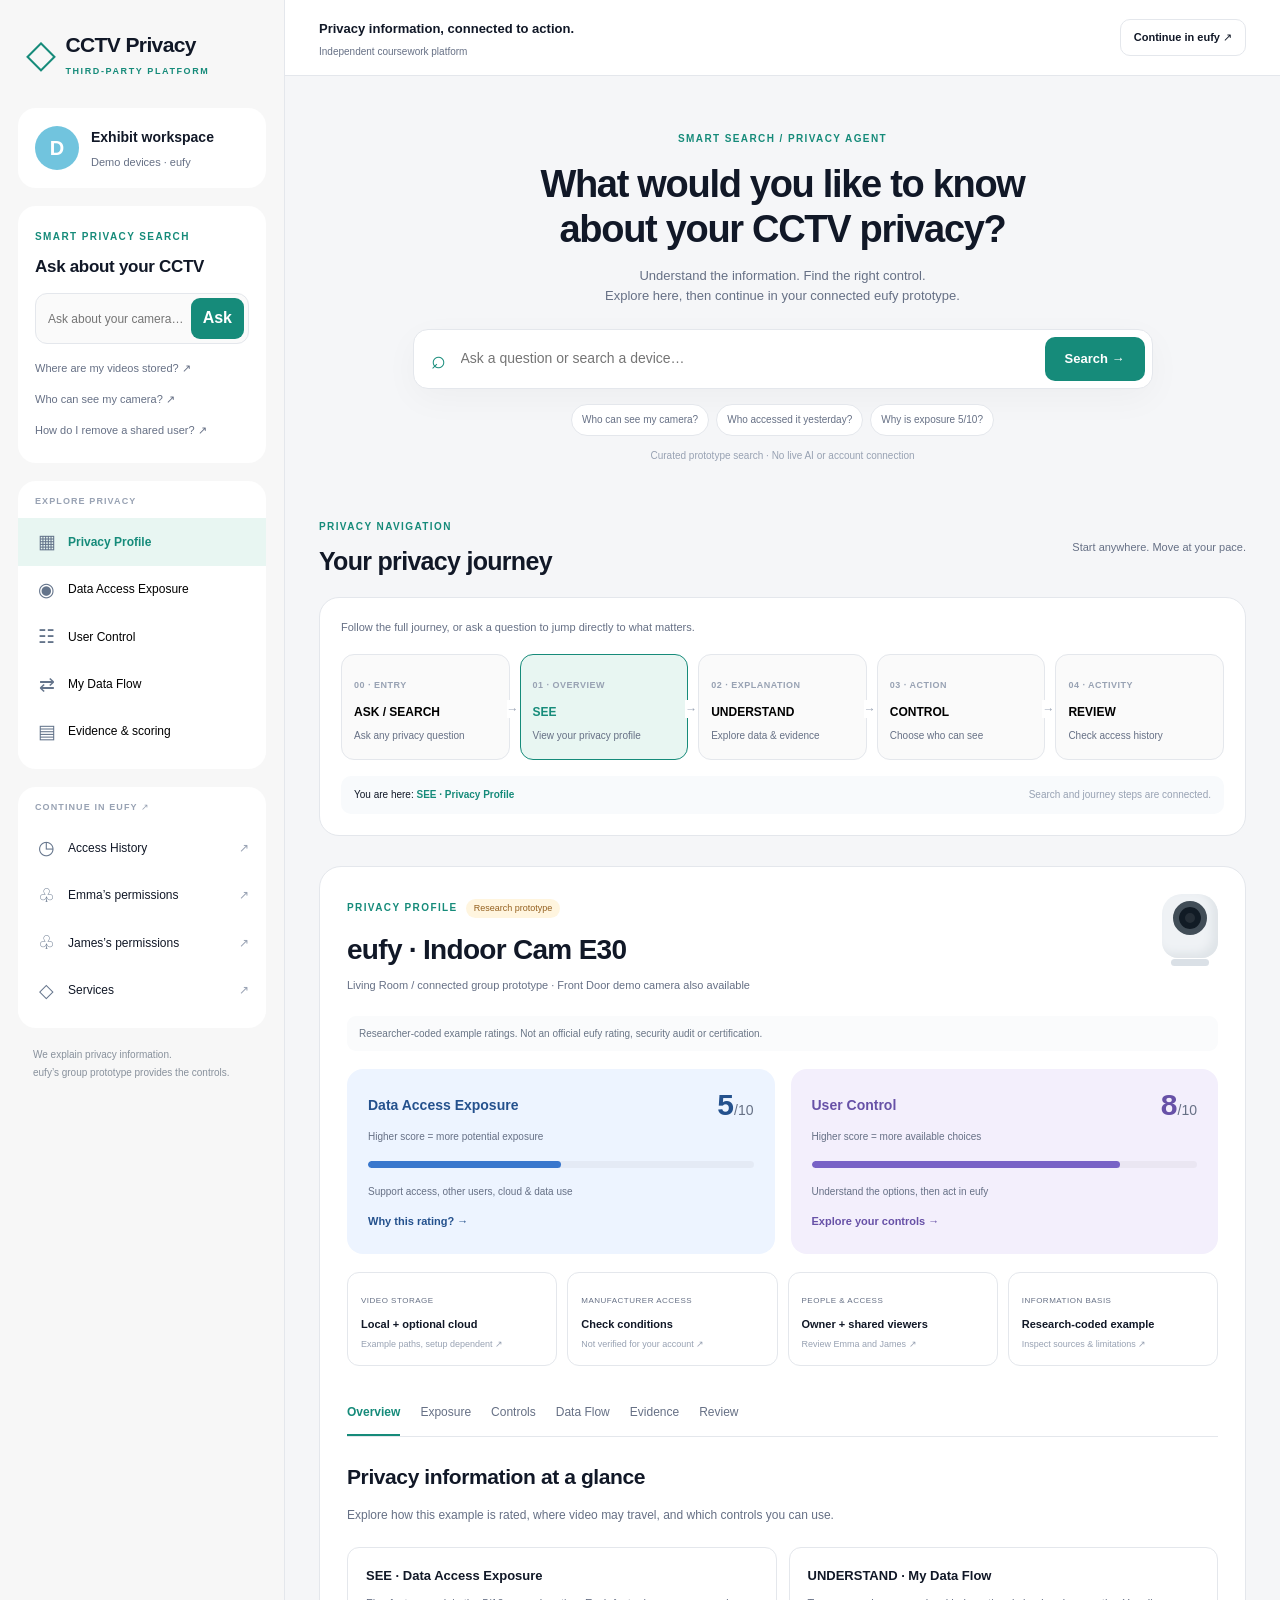
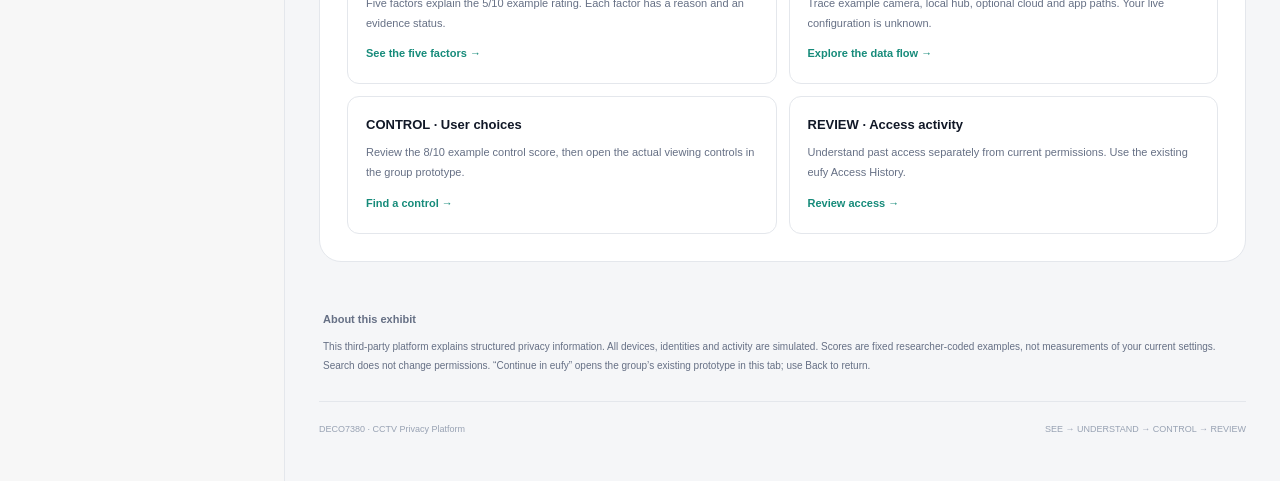
==== index.html @ 3713378a "Add independent CCTV privacy search platform connected to existing eufy routes" ====
<!doctype html>
<html lang="en"><head><meta charset="utf-8"><meta name="viewport" content="width=device-width,initial-scale=1"><meta name="theme-color" content="#168b7a"><title>CCTV Privacy Platform · Smart Search</title><link rel="stylesheet" href="privacy/style.css"><script type="module" src="privacy/app.js"></script></head>
<body><div class="app-shell">
<aside class="drawer" aria-label="Platform sidebar">
<a class="platform-brand" href="./"><span class="brand-symbol" aria-hidden="true">◇</span><span>CCTV Privacy<small>THIRD-PARTY PLATFORM</small></span></a>
<div class="account-card"><span class="avatar">D</span><div><strong>Exhibit workspace</strong><small>Demo devices · eufy</small></div></div>
<section class="agent-box"><span class="eyebrow">SMART PRIVACY SEARCH</span><h2>Ask about your CCTV</h2><form class="drawer-search" id="side-search" role="search"><label class="sr-only" for="side-question">Search from sidebar</label><input id="side-question" placeholder="Ask about your camera…" maxlength="300" required><button>Ask</button></form><button class="quick-question" data-query="Where are my videos stored?">Where are my videos stored? ↗</button><button class="quick-question" data-query="Who can see my camera?">Who can see my camera? ↗</button><button class="quick-question" data-query="How do I stop Emma seeing my camera?">How do I remove a shared user? ↗</button></section>
<nav class="menu-group" aria-label="Third-party information"><span class="menu-label">EXPLORE PRIVACY</span><button class="menu-item" data-view="profile"><span aria-hidden="true">▦</span>Privacy Profile</button><button class="menu-item" data-view="exposure"><span aria-hidden="true">◉</span>Data Access Exposure</button><button class="menu-item" data-view="controls"><span aria-hidden="true">☷</span>User Control</button><button class="menu-item" data-view="flow"><span aria-hidden="true">⇄</span>My Data Flow</button><button class="menu-item" data-view="evidence"><span aria-hidden="true">▤</span>Evidence & scoring</button></nav>
<nav class="menu-group" aria-label="Connected eufy actions"><span class="menu-label">CONTINUE IN EUFY ↗</span><a class="menu-item" href="prototype/#events/access"><span aria-hidden="true">◷</span>Access History <b>↗</b></a><a class="menu-item" href="prototype/#events/permissions/emma"><span aria-hidden="true">♧</span>Emma’s permissions <b>↗</b></a><a class="menu-item" href="prototype/#events/permissions/james"><span aria-hidden="true">♧</span>James’s permissions <b>↗</b></a><a class="menu-item" href="prototype/#services"><span aria-hidden="true">◇</span>Services <b>↗</b></a></nav>
<p class="sidebar-note">We explain privacy information.<br>eufy’s group prototype provides the controls.</p>
</aside>
<div class="main"><header class="topbar"><div><strong>Privacy information, connected to action.</strong><span>Independent coursework platform</span></div><a href="prototype/#home" class="outline-link">Continue in eufy ↗</a></header>
<main class="page">
<section class="search-hero"><span class="eyebrow">SMART SEARCH / PRIVACY AGENT</span><h1>What would you like to know<br>about your CCTV privacy?</h1><p>Understand the information. Find the right control.<br>Explore here, then continue in your connected eufy prototype.</p><form id="search-form" class="main-search" role="search"><span aria-hidden="true">⌕</span><label class="sr-only" for="question">Ask about your CCTV privacy</label><input id="question" type="search" name="q" maxlength="300" placeholder="Ask a question or search a device…" required><button>Search →</button></form><div class="suggestions"><button data-query="Who can see my camera?">Who can see my camera?</button><button data-query="Who accessed my camera yesterday?">Who accessed it yesterday?</button><button data-query="Why is Data Access Exposure 5/10?">Why is exposure 5/10?</button></div><p class="search-note">Curated prototype search · No live AI or account connection</p></section>
<section id="result" class="agent-response" aria-labelledby="result-title" aria-live="polite" hidden></section>
<section class="section" aria-labelledby="journey-title"><div class="section-heading"><div><span class="eyebrow">PRIVACY NAVIGATION</span><h2 id="journey-title">Your privacy journey</h2></div><span class="muted">Start anywhere. Move at your pace.</span></div><div class="journey-box"><p>Follow the full journey, or ask a question to jump directly to what matters.</p><nav class="journey" aria-label="Privacy journey"><button data-stage="ASK"><small>00 · ENTRY</small><strong>ASK / SEARCH</strong><span>Ask any privacy question</span></button><button data-stage="SEE"><small>01 · OVERVIEW</small><strong>SEE</strong><span>View your privacy profile</span></button><button data-stage="UNDERSTAND"><small>02 · EXPLANATION</small><strong>UNDERSTAND</strong><span>Explore data & evidence</span></button><button data-stage="CONTROL"><small>03 · ACTION</small><strong>CONTROL</strong><span>Choose who can see</span></button><button data-stage="REVIEW"><small>04 · ACTIVITY</small><strong>REVIEW</strong><span>Check access history</span></button></nav><div class="current-location">You are here: <strong id="current-stage">SEE · Privacy Profile</strong><span>Search and journey steps are connected.</span></div></div></section>
<section class="section profile-card" aria-labelledby="profile-title"><div class="profile-header"><div><span class="eyebrow">PRIVACY PROFILE</span><span class="evidence-tag">Research prototype</span><h2 id="profile-title">eufy · Indoor Cam E30</h2><p class="muted">Living Room / connected group prototype · Front Door demo camera also available</p></div><span class="camera-icon" aria-hidden="true"><span></span></span></div>
<div class="profile-note">Researcher-coded example ratings. Not an official eufy rating, security audit or certification.</div>
<div class="score-grid"><button class="score-card exposure" data-view="exposure"><div class="score-top"><strong>Data Access Exposure</strong><span>5<small>/10</small></span></div><p>Higher score = more potential exposure</p><div class="score-bar"><span style="width:50%"></span></div><p>Support access, other users, cloud & data use</p><b>Why this rating? →</b></button><button class="score-card control" data-view="controls"><div class="score-top"><strong>User Control</strong><span>8<small>/10</small></span></div><p>Higher score = more available choices</p><div class="score-bar"><span style="width:80%"></span></div><p>Understand the options, then act in eufy</p><b>Explore your controls →</b></button></div>
<div class="fact-grid"><button data-view="flow"><small>VIDEO STORAGE</small><strong>Local + optional cloud</strong><span>Example paths, setup dependent ↗</span></button><button data-query="Can eufy support see my videos?"><small>MANUFACTURER ACCESS</small><strong>Check conditions</strong><span>Not verified for your account ↗</span></button><button data-query="Who can see my camera?"><small>PEOPLE & ACCESS</small><strong>Owner + shared viewers</strong><span>Review Emma and James ↗</span></button><button data-view="evidence"><small>INFORMATION BASIS</small><strong>Research-coded example</strong><span>Inspect sources & limitations ↗</span></button></div>
<nav class="view-tabs" aria-label="Profile details"><button data-view="profile">Overview</button><button data-view="exposure">Exposure</button><button data-view="controls">Controls</button><button data-view="flow">Data Flow</button><button data-view="evidence">Evidence</button><button data-view="review">Review</button></nav><section id="detail" aria-labelledby="detail-title"></section>
</section><aside class="disclosure"><strong>About this exhibit</strong><p>This third-party platform explains structured privacy information. All devices, identities and activity are simulated. Scores are fixed researcher-coded examples, not measurements of your current settings. Search does not change permissions. “Continue in eufy” opens the group’s existing prototype in this tab; use Back to return.</p></aside><footer>DECO7380 · CCTV Privacy Platform<span>SEE → UNDERSTAND → CONTROL → REVIEW</span></footer>
</main></div></div><noscript><p>Enable JavaScript for search. <a href="prototype/#events/access">Continue in eufy · Access History</a></p></noscript></body></html>
---- privacy/style.css ----
:root{--bg:#f5f6f8;--green:#168b7a;--green-light:#e8f6f2;--text:#111827;--soft:#667085;--border:#e4e7ec;font-family:Inter,-apple-system,BlinkMacSystemFont,"Segoe UI",Arial,sans-serif;color:var(--text);background:var(--bg);line-height:1.55;font-synthesis:none}*{box-sizing:border-box}body{margin:0}a{color:inherit;text-decoration:none}button,input{font:inherit}button{cursor:pointer}button,a{touch-action:manipulation}button:focus-visible,a:focus-visible,input:focus-visible{outline:3px solid #168b7a;outline-offset:3px}button:hover,a:hover{filter:brightness(.97)}.sr-only{position:absolute;width:1px;height:1px;padding:0;margin:-1px;overflow:hidden;clip:rect(0,0,0,0);white-space:nowrap;border:0}.app-shell{display:grid;grid-template-columns:285px minmax(0,1fr);min-height:100vh}.drawer{background:#f7f7f7;border-right:1px solid var(--border);padding:24px 18px}.platform-brand{display:flex;align-items:center;gap:10px;font-size:21px;font-weight:800;padding:0 8px 24px;letter-spacing:-.6px}.platform-brand small{display:block;font-size:9px;letter-spacing:1.6px;color:var(--green);margin-top:3px}.brand-symbol{font-size:39px;color:var(--green)}.account-card{background:#fff;border-radius:18px;padding:17px;display:flex;align-items:center;gap:12px}.avatar{width:44px;height:44px;background:#71c4de;color:white;font-weight:800;font-size:20px;display:grid;place-items:center;border-radius:50%}.account-card strong{font-size:14px}.account-card small{display:block;font-size:11px;color:var(--soft);margin-top:4px}.agent-box{background:white;border-radius:18px;padding:17px;margin-top:18px}.eyebrow{color:var(--green);font-size:10px;letter-spacing:1.4px;font-weight:800}.agent-box h2{font-size:17px;margin:6px 0 13px;letter-spacing:-.3px}.drawer-search{display:flex;border:1px solid var(--border);border-radius:12px;padding:4px;background:#fafafa}.drawer-search input{min-width:0;width:100%;border:0;background:transparent;padding:8px;font-size:12px}.drawer-search button,.main-search button{border:0;background:var(--green);color:white;border-radius:9px;padding:8px 12px;font-weight:700}.quick-question{display:block;background:none;border:0;padding:7px 0;color:var(--soft);text-align:left;font-size:11px}.quick-question:first-of-type{margin-top:9px}.menu-group{background:#fff;border-radius:18px;padding:14px 0;margin-top:18px;overflow:hidden}.menu-label{display:block;font-size:9px;letter-spacing:1.1px;color:#98a2b3;font-weight:800;padding:0 17px 9px}.menu-item{display:flex;gap:10px;align-items:center;min-height:43px;padding:9px 17px;width:100%;background:white;border:0;font-size:12px;text-align:left}.menu-item>span{font-size:19px;width:23px;text-align:center;color:#64748b}.menu-item b{margin-left:auto;color:#98a2b3;font-weight:400}.menu-item[aria-current=page]{background:var(--green-light);color:var(--green);font-weight:750}.sidebar-note{font-size:10px;line-height:1.8;color:#88919c;padding:8px 15px}.main{min-width:0}.topbar{height:76px;background:white;border-bottom:1px solid var(--border);display:flex;align-items:center;justify-content:space-between;gap:12px;padding:0 34px}.topbar strong{font-size:13px}.topbar span{display:block;font-size:10px;color:var(--soft);margin-top:3px}.outline-link{border:1px solid var(--border);padding:9px 13px;border-radius:10px;font-size:11px;font-weight:700;white-space:nowrap}.page{max-width:1250px;margin:auto;padding:34px 34px 24px}.search-hero{text-align:center;padding:15px 10px 20px}.search-hero h1{font-size:clamp(27px,3vw,38px);line-height:1.2;letter-spacing:-1.3px;margin:12px 0}.search-hero>p{color:var(--soft);font-size:13px;margin:13px 0 20px}.main-search{max-width:740px;margin:23px auto 0;display:flex;align-items:center;background:white;border:1px solid var(--border);padding:7px;border-radius:15px;box-shadow:0 10px 35px #0f172a09}.main-search>span{font-size:25px;padding:0 10px;color:var(--green)}.main-search input{flex:1;min-width:0;border:0;padding:11px 5px;background:transparent;font-size:14px}.main-search button{padding:12px 20px;border-radius:10px;font-size:13px;white-space:nowrap}.suggestions{display:flex;justify-content:center;gap:7px;flex-wrap:wrap;margin:15px auto 0}.suggestions button{font-size:10px;background:white;border:1px solid var(--border);border-radius:20px;padding:7px 10px;color:var(--soft)}.search-hero .search-note{font-size:10px;color:#98a2b3;margin:12px 0 0}.section{margin-top:30px}.section-heading{display:flex;align-items:center;justify-content:space-between;gap:10px}.section h2{font-size:25px;letter-spacing:-.7px;margin:4px 0 0}.muted{color:var(--soft);font-size:11px}.journey-box{background:white;border:1px solid var(--border);border-radius:20px;padding:21px;margin-top:16px}.journey-box>p{font-size:11px;color:var(--soft);margin:0 0 18px}.journey{display:grid;grid-template-columns:repeat(5,minmax(0,1fr));gap:10px}.journey button{position:relative;background:#fafafa;border:1px solid var(--border);border-radius:13px;padding:16px 12px;text-align:left;min-height:106px}.journey button:not(:last-child):after{content:'→';position:absolute;right:-10px;top:43%;z-index:1;font-size:12px;color:#98a2b3;background:white}.journey small{font-size:9px;color:#98a2b3;font-weight:800;letter-spacing:.5px}.journey strong{display:block;font-size:12px;margin:7px 0 6px}.journey span{display:block;font-size:10px;line-height:1.5;color:var(--soft)}.journey [aria-pressed=true]{background:var(--green-light);border-color:var(--green)}.journey [aria-pressed=true] strong{color:var(--green)}.current-location{background:#f8fafc;border-radius:10px;padding:11px 13px;margin-top:16px;font-size:10px}.current-location strong{color:var(--green)}.current-location>span{float:right;color:#98a2b3}.profile-card{background:white;border:1px solid var(--border);border-radius:22px;padding:27px}.profile-header{display:flex;justify-content:space-between;gap:18px}.profile-header h2{font-size:28px;margin-top:10px}.profile-header p{margin:5px 0 0}.evidence-tag{display:inline-block;padding:3px 8px;font-size:9px;border-radius:20px;background:#fff5df;color:#956120;margin-left:8px}.camera-icon{width:56px;height:64px;background:#eff2f5;border-radius:20px 20px 16px 16px;position:relative;flex-shrink:0;box-shadow:inset -6px -5px 8px #dfe4e8}.camera-icon span{display:block;width:34px;height:34px;margin:7px auto;background:#252e37;border-radius:50%;border:6px solid #414d57;box-shadow:inset 0 0 0 6px #111b25}.camera-icon:after{content:'';position:absolute;bottom:-8px;left:9px;width:38px;height:7px;background:#dae0e6;border-radius:8px}.profile-note{font-size:10px;margin-top:22px;padding:10px 12px;background:#fafbfc;color:#697586;border-radius:9px}.score-grid{display:grid;grid-template-columns:1fr 1fr;gap:16px;margin-top:18px}.score-card{border:0;border-radius:16px;padding:21px;text-align:left}.exposure{background:#edf4ff;color:#24518d}.control{background:#f3effc;color:#6751a7}.score-top{display:flex;align-items:center;justify-content:space-between;gap:8px}.score-top strong{font-size:14px}.score-top>span{font-size:30px;font-weight:800;line-height:1}.score-top small{font-size:14px;font-weight:500;color:var(--soft)}.score-card p{font-size:10px;color:var(--soft);margin:9px 0}.score-bar{height:7px;background:#0000000a;border-radius:20px;overflow:hidden;margin:16px 0}.score-bar span{display:block;height:100%;border-radius:20px;background:#3977cd}.control .score-bar span{background:#7862c6}.score-card b{font-size:11px}.fact-grid{display:grid;grid-template-columns:repeat(4,1fr);gap:10px;margin:18px 0 25px}.fact-grid button{background:white;border:1px solid var(--border);border-radius:12px;padding:13px;text-align:left;color:var(--text)}.fact-grid small{font-size:8px;letter-spacing:.5px;color:var(--soft)}.fact-grid strong{display:block;font-size:11px;margin:5px 0}.fact-grid span{font-size:9px;color:#98a2b3;display:block}.view-tabs{display:flex;gap:20px;border-bottom:1px solid var(--border);overflow-x:auto}.view-tabs button{padding:12px 0;border:0;border-bottom:2px solid transparent;background:white;color:var(--soft);font-size:12px;white-space:nowrap}.view-tabs [aria-current=page]{color:var(--green);border-color:var(--green);font-weight:750}#detail{padding-top:24px;scroll-margin-top:20px}#detail h3{font-size:21px;letter-spacing:-.4px;margin:0 0 7px}#detail>.muted{font-size:12px;line-height:1.8}.overview-grid,.control-grid{display:grid;grid-template-columns:1fr 1fr;gap:12px;margin-top:20px}.info-card{border:1px solid var(--border);border-radius:12px;padding:18px;text-align:left;background:white}.info-card h4{font-size:13px;margin:0 0 8px}.info-card p{font-size:11px;color:var(--soft);margin:0;line-height:1.8}.text-button{background:none;border:0;color:var(--green);font-weight:700;font-size:11px;padding:12px 0 0}.agent-response{border:1px solid #b5d9d0;border-radius:17px;padding:24px;background:#fff;margin-top:14px;box-shadow:0 10px 35px #0f172a07;scroll-margin-top:20px}.agent-response h2{font-size:20px;margin:10px 0}.agent-response .answer-summary{font-size:13px;color:#475467;line-height:1.8}.fact{margin-top:12px}.fact h3{font-size:12px;margin:0 0 4px}.fact p{font-size:11px;color:var(--soft);line-height:1.8;margin:0}.result-links{display:flex;gap:10px;flex-wrap:wrap;margin:18px 0 0}.continue{display:block;background:var(--green-light);border:1px solid #c5e4dc;border-radius:10px;padding:12px 15px;max-width:340px;flex:1;min-width:180px}.continue small{display:block;color:var(--green);font-size:9px;font-weight:750}.continue strong{display:block;font-size:12px;margin:4px 0}.continue span{display:block;font-size:10px;color:var(--soft);line-height:1.7}.boundary{font-size:10px;color:#98a2b3;margin:15px 0 0}.factor-list{display:grid;gap:9px;margin-top:20px}.factor-row{padding:15px;border:1px solid var(--border);border-radius:11px;display:grid;grid-template-columns:1fr auto;gap:15px}.factor-row strong{font-size:12px}.factor-row p{font-size:11px;color:var(--soft);margin:5px 0 0;line-height:1.8}.factor-row>b{font-size:16px;color:#3977cd}.factor-row.control-row>b{color:#7862c6}.data-flow{display:grid;grid-template-columns:repeat(4,1fr);gap:12px;margin:22px 0}.flow-node{text-align:center;border:1px solid var(--border);border-radius:12px;background:#fafafa;padding:20px 10px;position:relative;color:var(--text)}.flow-node strong{display:block;font-size:12px;margin:10px 0 6px}.flow-node span{font-size:10px;color:var(--soft)}.flow-node>b{font-size:25px;color:var(--green);font-weight:400}.flow-node[aria-pressed=true]{background:var(--green-light);border-color:var(--green)}.flow-node:not(:last-child):after{content:'→';position:absolute;right:-14px;top:45%;background:white;color:#98a2b3;z-index:1}.flow-detail{padding:17px;background:#f8fafc;border-radius:11px;font-size:12px;color:var(--soft);line-height:1.8}.flow-detail strong{color:var(--text)}.evidence-list{display:grid;gap:11px;margin-top:20px}.evidence-list article{border:1px solid var(--border);border-radius:11px;padding:17px}.evidence-list h4{font-size:13px;margin:0 0 5px}.evidence-list p{font-size:11px;color:var(--soft);margin:6px 0}.evidence-list a{color:var(--green);font-size:11px;font-weight:700}.status-tag{display:inline-block;font-size:9px;background:#fff5df;color:#94611a;padding:3px 7px;border-radius:20px}.disclosure{margin-top:24px;padding:20px 4px;color:var(--soft);border-bottom:1px solid var(--border)}.disclosure strong{font-size:11px}.disclosure p{font-size:10px;line-height:1.9;margin:6px 0}footer{font-size:9px;color:#98a2b3;display:flex;justify-content:space-between;gap:15px;padding:21px 0}details{border:1px solid var(--border);border-radius:10px;padding:14px;margin-top:12px;font-size:12px}summary{cursor:pointer;font-weight:650}details p{font-size:11px;color:var(--soft);line-height:1.8}table{width:100%;border-collapse:collapse;font-size:11px;margin-top:16px}caption{text-align:left;font-weight:750;margin-bottom:9px}td,th{text-align:left;padding:10px;border-bottom:1px solid var(--border);vertical-align:top}td:nth-child(2){white-space:nowrap}[hidden]{display:none!important}@media(min-width:1500px){.app-shell{grid-template-columns:310px 1fr}.page{padding-top:45px}.drawer{padding:28px 22px}.menu-item{font-size:14px;min-height:48px}}@media(max-width:1050px){.app-shell{grid-template-columns:245px minmax(0,1fr)}.drawer{padding:20px 12px}.page{padding:25px 22px}.topbar{padding:0 22px}.journey{gap:7px}.journey button{padding:13px 8px}.journey strong{font-size:10px}.journey span{font-size:9px}.fact-grid{grid-template-columns:1fr 1fr}.current-location>span{display:none}.topbar strong{font-size:11px}}@media(max-width:750px){.app-shell{display:block}.drawer{border-right:0;border-bottom:1px solid var(--border);padding:15px 18px}.platform-brand{padding:0;font-size:18px}.brand-symbol{font-size:30px}.drawer>.account-card,.drawer>.agent-box,.drawer>.menu-group,.sidebar-note{display:none}.topbar{height:auto;min-height:67px;padding:12px 18px}.topbar strong{font-size:10px}.topbar span{font-size:9px}.outline-link{font-size:10px;padding:8px}.page{padding:22px 16px}.search-hero{padding:8px 0 10px}.search-hero h1{font-size:28px;letter-spacing:-.9px}.search-hero>p{font-size:12px}.main-search input{font-size:12px}.main-search button{font-size:11px;padding:11px}.suggestions button{font-size:9px}.journey{grid-template-columns:repeat(2,1fr);gap:10px}.journey button{min-height:92px;padding:13px}.journey button:first-child{grid-column:1/-1;min-height:70px}.journey button:after{display:none}.journey strong{font-size:12px}.journey span{font-size:10px}.journey-box{padding:16px}.section-heading>.muted{display:none}.section h2{font-size:24px}.profile-card{padding:20px 16px}.profile-header h2{font-size:23px}.camera-icon{transform:scale(.8);transform-origin:top right}.score-grid{gap:9px}.score-card{padding:15px 12px}.score-top{align-items:flex-start}.score-top strong{font-size:11px;max-width:100px}.score-top>span{font-size:25px}.score-top small{font-size:11px}.score-card p{font-size:9px}.score-card b{font-size:10px}.fact-grid{gap:8px}.fact-grid button{padding:11px}.view-tabs{gap:18px}.view-tabs button{font-size:11px}.overview-grid,.control-grid{grid-template-columns:1fr}.data-flow{grid-template-columns:1fr 1fr}.flow-node:after{display:none}.agent-response{padding:19px}.continue{max-width:none}footer{flex-wrap:wrap}}@media(prefers-reduced-motion:reduce){*{scroll-behavior:auto!important}}
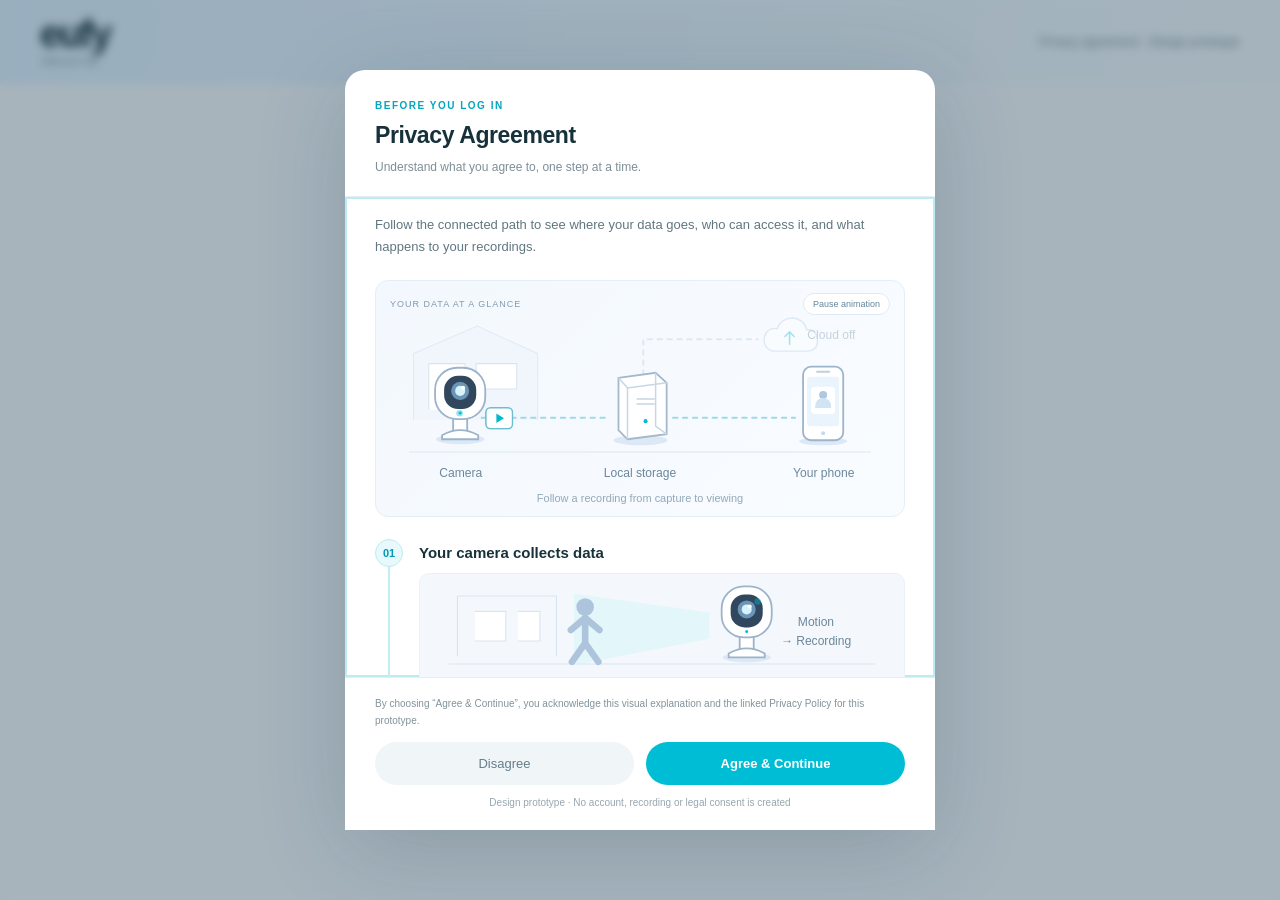
==== commit ff3a0e97: "Add animated pre-login privacy agreement without changing existing prototype" ====
--- a/index.html
+++ b/index.html
@@ -1,23 +1 @@
-<!doctype html>
-<html lang="en"><head><meta charset="utf-8"><meta name="viewport" content="width=device-width,initial-scale=1"><meta name="theme-color" content="#168b7a"><title>CCTV Privacy Platform · Smart Search</title><link rel="stylesheet" href="privacy/style.css"><script type="module" src="privacy/app.js"></script></head>
-<body><div class="app-shell">
-<aside class="drawer" aria-label="Platform sidebar">
-<a class="platform-brand" href="./"><span class="brand-symbol" aria-hidden="true">◇</span><span>CCTV Privacy<small>THIRD-PARTY PLATFORM</small></span></a>
-<div class="account-card"><span class="avatar">D</span><div><strong>Exhibit workspace</strong><small>Demo devices · eufy</small></div></div>
-<section class="agent-box"><span class="eyebrow">SMART PRIVACY SEARCH</span><h2>Ask about your CCTV</h2><form class="drawer-search" id="side-search" role="search"><label class="sr-only" for="side-question">Search from sidebar</label><input id="side-question" placeholder="Ask about your camera…" maxlength="300" required><button>Ask</button></form><button class="quick-question" data-query="Where are my videos stored?">Where are my videos stored? ↗</button><button class="quick-question" data-query="Who can see my camera?">Who can see my camera? ↗</button><button class="quick-question" data-query="How do I stop Emma seeing my camera?">How do I remove a shared user? ↗</button></section>
-<nav class="menu-group" aria-label="Third-party information"><span class="menu-label">EXPLORE PRIVACY</span><button class="menu-item" data-view="profile"><span aria-hidden="true">▦</span>Privacy Profile</button><button class="menu-item" data-view="exposure"><span aria-hidden="true">◉</span>Data Access Exposure</button><button class="menu-item" data-view="controls"><span aria-hidden="true">☷</span>User Control</button><button class="menu-item" data-view="flow"><span aria-hidden="true">⇄</span>My Data Flow</button><button class="menu-item" data-view="evidence"><span aria-hidden="true">▤</span>Evidence & scoring</button></nav>
-<nav class="menu-group" aria-label="Connected eufy actions"><span class="menu-label">CONTINUE IN EUFY ↗</span><a class="menu-item" href="prototype/#events/access"><span aria-hidden="true">◷</span>Access History <b>↗</b></a><a class="menu-item" href="prototype/#events/permissions/emma"><span aria-hidden="true">♧</span>Emma’s permissions <b>↗</b></a><a class="menu-item" href="prototype/#events/permissions/james"><span aria-hidden="true">♧</span>James’s permissions <b>↗</b></a><a class="menu-item" href="prototype/#services"><span aria-hidden="true">◇</span>Services <b>↗</b></a></nav>
-<p class="sidebar-note">We explain privacy information.<br>eufy’s group prototype provides the controls.</p>
-</aside>
-<div class="main"><header class="topbar"><div><strong>Privacy information, connected to action.</strong><span>Independent coursework platform</span></div><a href="prototype/#home" class="outline-link">Continue in eufy ↗</a></header>
-<main class="page">
-<section class="search-hero"><span class="eyebrow">SMART SEARCH / PRIVACY AGENT</span><h1>What would you like to know<br>about your CCTV privacy?</h1><p>Understand the information. Find the right control.<br>Explore here, then continue in your connected eufy prototype.</p><form id="search-form" class="main-search" role="search"><span aria-hidden="true">⌕</span><label class="sr-only" for="question">Ask about your CCTV privacy</label><input id="question" type="search" name="q" maxlength="300" placeholder="Ask a question or search a device…" required><button>Search →</button></form><div class="suggestions"><button data-query="Who can see my camera?">Who can see my camera?</button><button data-query="Who accessed my camera yesterday?">Who accessed it yesterday?</button><button data-query="Why is Data Access Exposure 5/10?">Why is exposure 5/10?</button></div><p class="search-note">Curated prototype search · No live AI or account connection</p></section>
-<section id="result" class="agent-response" aria-labelledby="result-title" aria-live="polite" hidden></section>
-<section class="section" aria-labelledby="journey-title"><div class="section-heading"><div><span class="eyebrow">PRIVACY NAVIGATION</span><h2 id="journey-title">Your privacy journey</h2></div><span class="muted">Start anywhere. Move at your pace.</span></div><div class="journey-box"><p>Follow the full journey, or ask a question to jump directly to what matters.</p><nav class="journey" aria-label="Privacy journey"><button data-stage="ASK"><small>00 · ENTRY</small><strong>ASK / SEARCH</strong><span>Ask any privacy question</span></button><button data-stage="SEE"><small>01 · OVERVIEW</small><strong>SEE</strong><span>View your privacy profile</span></button><button data-stage="UNDERSTAND"><small>02 · EXPLANATION</small><strong>UNDERSTAND</strong><span>Explore data & evidence</span></button><button data-stage="CONTROL"><small>03 · ACTION</small><strong>CONTROL</strong><span>Choose who can see</span></button><button data-stage="REVIEW"><small>04 · ACTIVITY</small><strong>REVIEW</strong><span>Check access history</span></button></nav><div class="current-location">You are here: <strong id="current-stage">SEE · Privacy Profile</strong><span>Search and journey steps are connected.</span></div></div></section>
-<section class="section profile-card" aria-labelledby="profile-title"><div class="profile-header"><div><span class="eyebrow">PRIVACY PROFILE</span><span class="evidence-tag">Research prototype</span><h2 id="profile-title">eufy · Indoor Cam E30</h2><p class="muted">Living Room / connected group prototype · Front Door demo camera also available</p></div><span class="camera-icon" aria-hidden="true"><span></span></span></div>
-<div class="profile-note">Researcher-coded example ratings. Not an official eufy rating, security audit or certification.</div>
-<div class="score-grid"><button class="score-card exposure" data-view="exposure"><div class="score-top"><strong>Data Access Exposure</strong><span>5<small>/10</small></span></div><p>Higher score = more potential exposure</p><div class="score-bar"><span style="width:50%"></span></div><p>Support access, other users, cloud & data use</p><b>Why this rating? →</b></button><button class="score-card control" data-view="controls"><div class="score-top"><strong>User Control</strong><span>8<small>/10</small></span></div><p>Higher score = more available choices</p><div class="score-bar"><span style="width:80%"></span></div><p>Understand the options, then act in eufy</p><b>Explore your controls →</b></button></div>
-<div class="fact-grid"><button data-view="flow"><small>VIDEO STORAGE</small><strong>Local + optional cloud</strong><span>Example paths, setup dependent ↗</span></button><button data-query="Can eufy support see my videos?"><small>MANUFACTURER ACCESS</small><strong>Check conditions</strong><span>Not verified for your account ↗</span></button><button data-query="Who can see my camera?"><small>PEOPLE & ACCESS</small><strong>Owner + shared viewers</strong><span>Review Emma and James ↗</span></button><button data-view="evidence"><small>INFORMATION BASIS</small><strong>Research-coded example</strong><span>Inspect sources & limitations ↗</span></button></div>
-<nav class="view-tabs" aria-label="Profile details"><button data-view="profile">Overview</button><button data-view="exposure">Exposure</button><button data-view="controls">Controls</button><button data-view="flow">Data Flow</button><button data-view="evidence">Evidence</button><button data-view="review">Review</button></nav><section id="detail" aria-labelledby="detail-title"></section>
-</section><aside class="disclosure"><strong>About this exhibit</strong><p>This third-party platform explains structured privacy information. All devices, identities and activity are simulated. Scores are fixed researcher-coded examples, not measurements of your current settings. Search does not change permissions. “Continue in eufy” opens the group’s existing prototype in this tab; use Back to return.</p></aside><footer>DECO7380 · CCTV Privacy Platform<span>SEE → UNDERSTAND → CONTROL → REVIEW</span></footer>
-</main></div></div><noscript><p>Enable JavaScript for search. <a href="prototype/#events/access">Continue in eufy · Access History</a></p></noscript></body></html>
+<!doctype html><html lang="en"><head><meta charset="utf-8"><meta name="viewport" content="width=device-width,initial-scale=1"><meta http-equiv="refresh" content="0;url=agreement/"><title>CCTV Prototype</title></head><body><a href="agreement/">Open CCTV prototype</a></body></html>
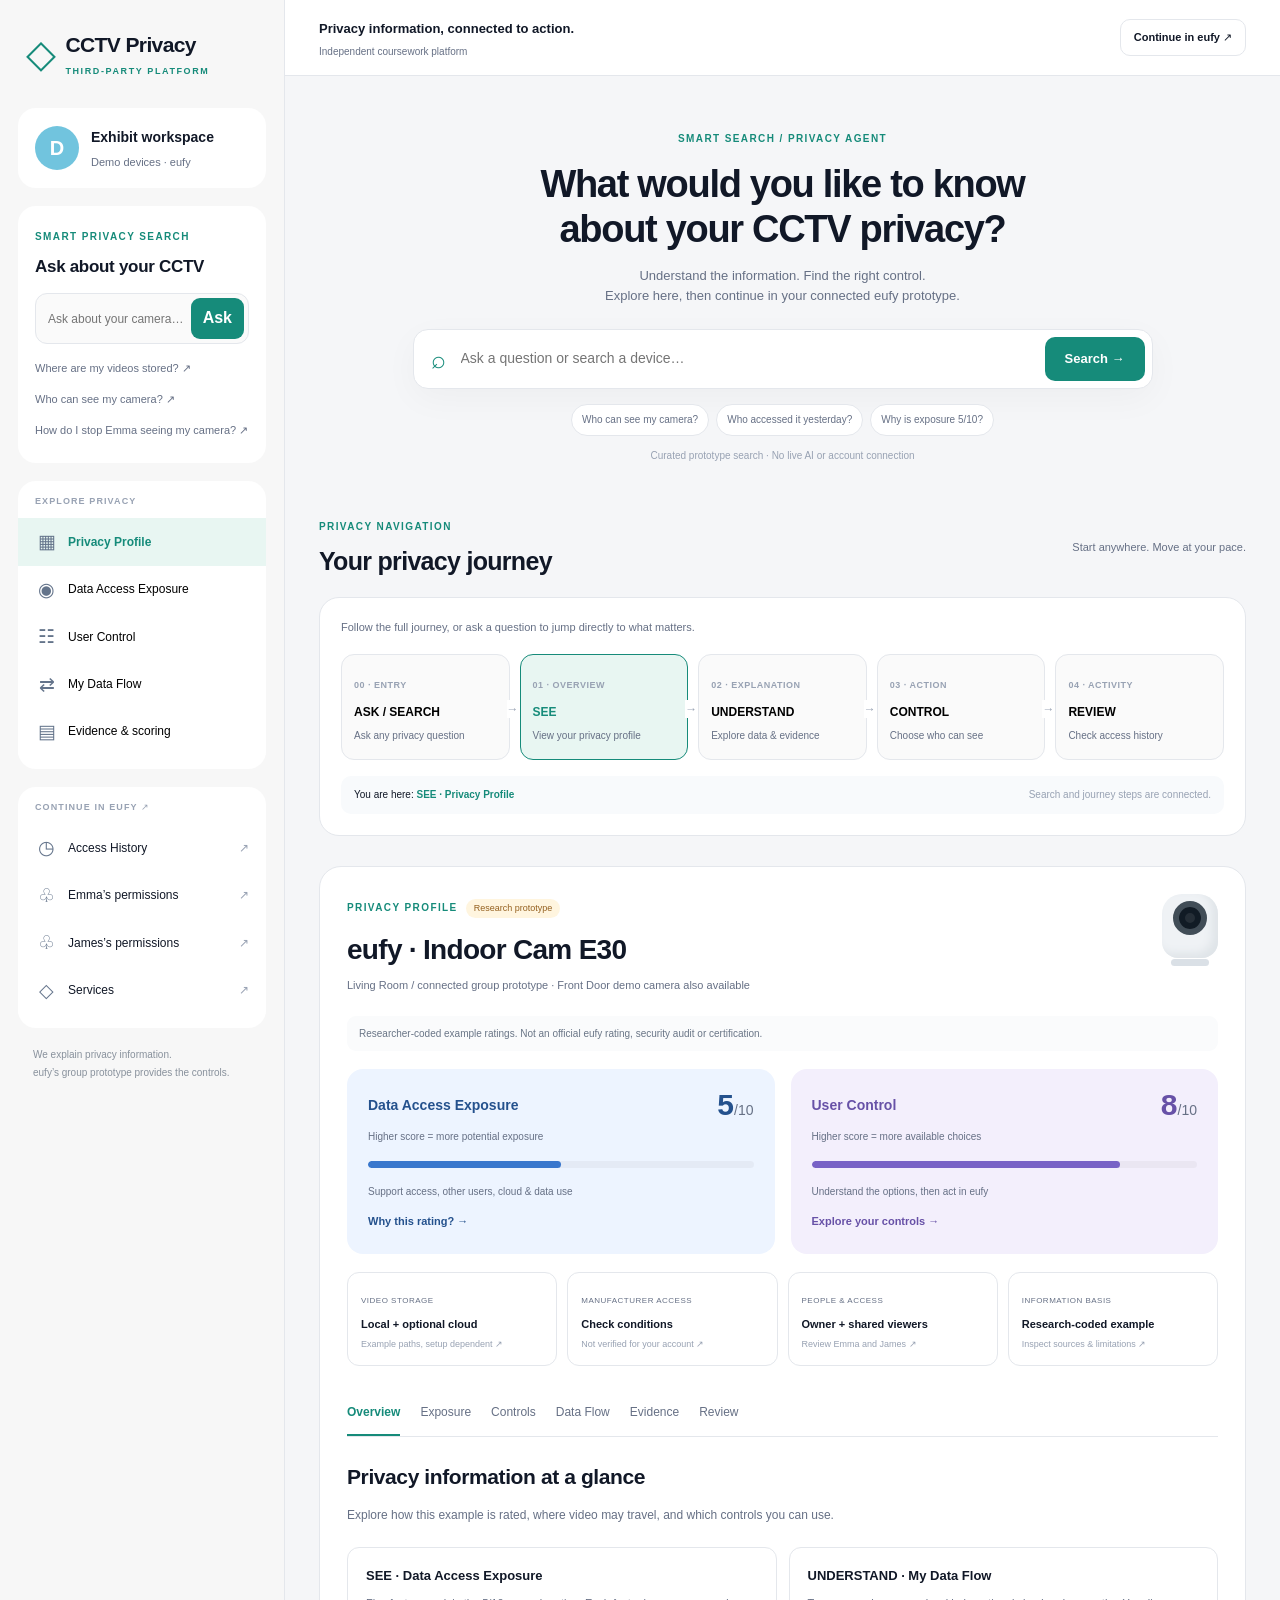
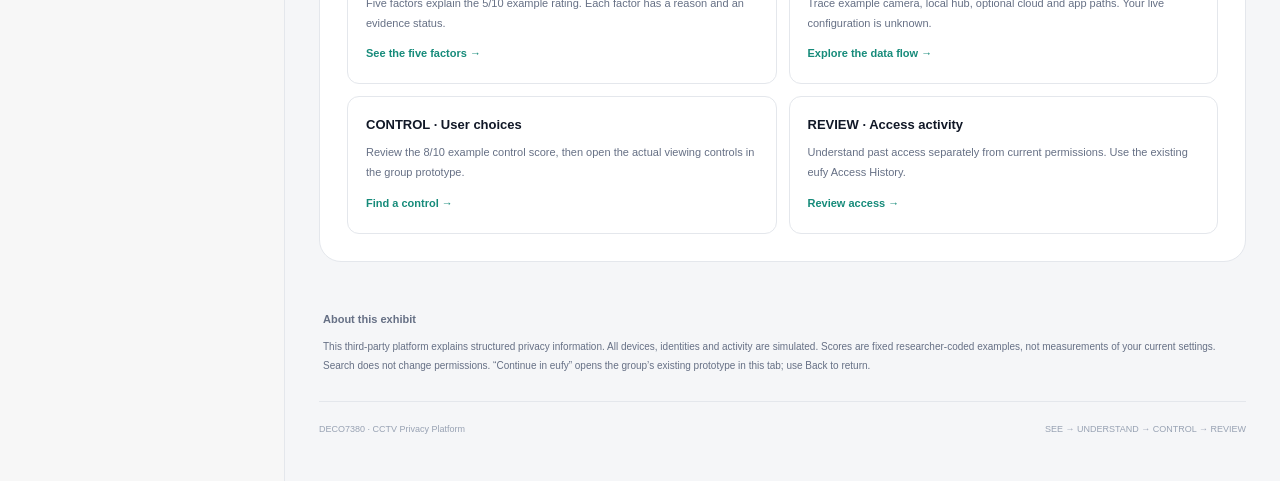
==== commit f1923fc8: "Match Emma shortcut label to its search query" ====
--- a/index.html
+++ b/index.html
@@ -1 +1,23 @@
-<!doctype html><html lang="en"><head><meta charset="utf-8"><meta name="viewport" content="width=device-width,initial-scale=1"><meta http-equiv="refresh" content="0;url=agreement/"><title>CCTV Prototype</title></head><body><a href="agreement/">Open CCTV prototype</a></body></html>
+<!doctype html>
+<html lang="en"><head><meta charset="utf-8"><meta name="viewport" content="width=device-width,initial-scale=1"><meta name="theme-color" content="#168b7a"><title>CCTV Privacy Platform · Smart Search</title><link rel="stylesheet" href="privacy/style.css"><script type="module" src="privacy/app.js"></script></head>
+<body><div class="app-shell">
+<aside class="drawer" aria-label="Platform sidebar">
+<a class="platform-brand" href="./"><span class="brand-symbol" aria-hidden="true">◇</span><span>CCTV Privacy<small>THIRD-PARTY PLATFORM</small></span></a>
+<div class="account-card"><span class="avatar">D</span><div><strong>Exhibit workspace</strong><small>Demo devices · eufy</small></div></div>
+<section class="agent-box"><span class="eyebrow">SMART PRIVACY SEARCH</span><h2>Ask about your CCTV</h2><form class="drawer-search" id="side-search" role="search"><label class="sr-only" for="side-question">Search from sidebar</label><input id="side-question" placeholder="Ask about your camera…" maxlength="300" required><button>Ask</button></form><button class="quick-question" data-query="Where are my videos stored?">Where are my videos stored? ↗</button><button class="quick-question" data-query="Who can see my camera?">Who can see my camera? ↗</button><button class="quick-question" data-query="How do I stop Emma seeing my camera?">How do I stop Emma seeing my camera? ↗</button></section>
+<nav class="menu-group" aria-label="Third-party information"><span class="menu-label">EXPLORE PRIVACY</span><button class="menu-item" data-view="profile"><span aria-hidden="true">▦</span>Privacy Profile</button><button class="menu-item" data-view="exposure"><span aria-hidden="true">◉</span>Data Access Exposure</button><button class="menu-item" data-view="controls"><span aria-hidden="true">☷</span>User Control</button><button class="menu-item" data-view="flow"><span aria-hidden="true">⇄</span>My Data Flow</button><button class="menu-item" data-view="evidence"><span aria-hidden="true">▤</span>Evidence & scoring</button></nav>
+<nav class="menu-group" aria-label="Connected eufy actions"><span class="menu-label">CONTINUE IN EUFY ↗</span><a class="menu-item" href="prototype/#events/access"><span aria-hidden="true">◷</span>Access History <b>↗</b></a><a class="menu-item" href="prototype/#events/permissions/emma"><span aria-hidden="true">♧</span>Emma’s permissions <b>↗</b></a><a class="menu-item" href="prototype/#events/permissions/james"><span aria-hidden="true">♧</span>James’s permissions <b>↗</b></a><a class="menu-item" href="prototype/#services"><span aria-hidden="true">◇</span>Services <b>↗</b></a></nav>
+<p class="sidebar-note">We explain privacy information.<br>eufy’s group prototype provides the controls.</p>
+</aside>
+<div class="main"><header class="topbar"><div><strong>Privacy information, connected to action.</strong><span>Independent coursework platform</span></div><a href="prototype/#home" class="outline-link">Continue in eufy ↗</a></header>
+<main class="page">
+<section class="search-hero"><span class="eyebrow">SMART SEARCH / PRIVACY AGENT</span><h1>What would you like to know<br>about your CCTV privacy?</h1><p>Understand the information. Find the right control.<br>Explore here, then continue in your connected eufy prototype.</p><form id="search-form" class="main-search" role="search"><span aria-hidden="true">⌕</span><label class="sr-only" for="question">Ask about your CCTV privacy</label><input id="question" type="search" name="q" maxlength="300" placeholder="Ask a question or search a device…" required><button>Search →</button></form><div class="suggestions"><button data-query="Who can see my camera?">Who can see my camera?</button><button data-query="Who accessed my camera yesterday?">Who accessed it yesterday?</button><button data-query="Why is Data Access Exposure 5/10?">Why is exposure 5/10?</button></div><p class="search-note">Curated prototype search · No live AI or account connection</p></section>
+<section id="result" class="agent-response" aria-labelledby="result-title" aria-live="polite" hidden></section>
+<section class="section" aria-labelledby="journey-title"><div class="section-heading"><div><span class="eyebrow">PRIVACY NAVIGATION</span><h2 id="journey-title">Your privacy journey</h2></div><span class="muted">Start anywhere. Move at your pace.</span></div><div class="journey-box"><p>Follow the full journey, or ask a question to jump directly to what matters.</p><nav class="journey" aria-label="Privacy journey"><button data-stage="ASK"><small>00 · ENTRY</small><strong>ASK / SEARCH</strong><span>Ask any privacy question</span></button><button data-stage="SEE"><small>01 · OVERVIEW</small><strong>SEE</strong><span>View your privacy profile</span></button><button data-stage="UNDERSTAND"><small>02 · EXPLANATION</small><strong>UNDERSTAND</strong><span>Explore data & evidence</span></button><button data-stage="CONTROL"><small>03 · ACTION</small><strong>CONTROL</strong><span>Choose who can see</span></button><button data-stage="REVIEW"><small>04 · ACTIVITY</small><strong>REVIEW</strong><span>Check access history</span></button></nav><div class="current-location">You are here: <strong id="current-stage">SEE · Privacy Profile</strong><span>Search and journey steps are connected.</span></div></div></section>
+<section class="section profile-card" aria-labelledby="profile-title"><div class="profile-header"><div><span class="eyebrow">PRIVACY PROFILE</span><span class="evidence-tag">Research prototype</span><h2 id="profile-title">eufy · Indoor Cam E30</h2><p class="muted">Living Room / connected group prototype · Front Door demo camera also available</p></div><span class="camera-icon" aria-hidden="true"><span></span></span></div>
+<div class="profile-note">Researcher-coded example ratings. Not an official eufy rating, security audit or certification.</div>
+<div class="score-grid"><button class="score-card exposure" data-view="exposure"><div class="score-top"><strong>Data Access Exposure</strong><span>5<small>/10</small></span></div><p>Higher score = more potential exposure</p><div class="score-bar"><span style="width:50%"></span></div><p>Support access, other users, cloud & data use</p><b>Why this rating? →</b></button><button class="score-card control" data-view="controls"><div class="score-top"><strong>User Control</strong><span>8<small>/10</small></span></div><p>Higher score = more available choices</p><div class="score-bar"><span style="width:80%"></span></div><p>Understand the options, then act in eufy</p><b>Explore your controls →</b></button></div>
+<div class="fact-grid"><button data-view="flow"><small>VIDEO STORAGE</small><strong>Local + optional cloud</strong><span>Example paths, setup dependent ↗</span></button><button data-query="Can eufy support see my videos?"><small>MANUFACTURER ACCESS</small><strong>Check conditions</strong><span>Not verified for your account ↗</span></button><button data-query="Who can see my camera?"><small>PEOPLE & ACCESS</small><strong>Owner + shared viewers</strong><span>Review Emma and James ↗</span></button><button data-view="evidence"><small>INFORMATION BASIS</small><strong>Research-coded example</strong><span>Inspect sources & limitations ↗</span></button></div>
+<nav class="view-tabs" aria-label="Profile details"><button data-view="profile">Overview</button><button data-view="exposure">Exposure</button><button data-view="controls">Controls</button><button data-view="flow">Data Flow</button><button data-view="evidence">Evidence</button><button data-view="review">Review</button></nav><section id="detail" aria-labelledby="detail-title"></section>
+</section><aside class="disclosure"><strong>About this exhibit</strong><p>This third-party platform explains structured privacy information. All devices, identities and activity are simulated. Scores are fixed researcher-coded examples, not measurements of your current settings. Search does not change permissions. “Continue in eufy” opens the group’s existing prototype in this tab; use Back to return.</p></aside><footer>DECO7380 · CCTV Privacy Platform<span>SEE → UNDERSTAND → CONTROL → REVIEW</span></footer>
+</main></div></div><noscript><p>Enable JavaScript for search. <a href="prototype/#events/access">Continue in eufy · Access History</a></p></noscript></body></html>
--- a/privacy/style.css
+++ b/privacy/style.css
@@ -0,0 +1 @@
+:root{--bg:#f5f6f8;--green:#168b7a;--green-light:#e8f6f2;--text:#111827;--soft:#667085;--border:#e4e7ec;font-family:Inter,-apple-system,BlinkMacSystemFont,"Segoe UI",Arial,sans-serif;color:var(--text);background:var(--bg);line-height:1.55;font-synthesis:none}*{box-sizing:border-box}body{margin:0}a{color:inherit;text-decoration:none}button,input{font:inherit}button{cursor:pointer}button,a{touch-action:manipulation}button:focus-visible,a:focus-visible,input:focus-visible{outline:3px solid #168b7a;outline-offset:3px}button:hover,a:hover{filter:brightness(.97)}.sr-only{position:absolute;width:1px;height:1px;padding:0;margin:-1px;overflow:hidden;clip:rect(0,0,0,0);white-space:nowrap;border:0}.app-shell{display:grid;grid-template-columns:285px minmax(0,1fr);min-height:100vh}.drawer{background:#f7f7f7;border-right:1px solid var(--border);padding:24px 18px}.platform-brand{display:flex;align-items:center;gap:10px;font-size:21px;font-weight:800;padding:0 8px 24px;letter-spacing:-.6px}.platform-brand small{display:block;font-size:9px;letter-spacing:1.6px;color:var(--green);margin-top:3px}.brand-symbol{font-size:39px;color:var(--green)}.account-card{background:#fff;border-radius:18px;padding:17px;display:flex;align-items:center;gap:12px}.avatar{width:44px;height:44px;background:#71c4de;color:white;font-weight:800;font-size:20px;display:grid;place-items:center;border-radius:50%}.account-card strong{font-size:14px}.account-card small{display:block;font-size:11px;color:var(--soft);margin-top:4px}.agent-box{background:white;border-radius:18px;padding:17px;margin-top:18px}.eyebrow{color:var(--green);font-size:10px;letter-spacing:1.4px;font-weight:800}.agent-box h2{font-size:17px;margin:6px 0 13px;letter-spacing:-.3px}.drawer-search{display:flex;border:1px solid var(--border);border-radius:12px;padding:4px;background:#fafafa}.drawer-search input{min-width:0;width:100%;border:0;background:transparent;padding:8px;font-size:12px}.drawer-search button,.main-search button{border:0;background:var(--green);color:white;border-radius:9px;padding:8px 12px;font-weight:700}.quick-question{display:block;background:none;border:0;padding:7px 0;color:var(--soft);text-align:left;font-size:11px}.quick-question:first-of-type{margin-top:9px}.menu-group{background:#fff;border-radius:18px;padding:14px 0;margin-top:18px;overflow:hidden}.menu-label{display:block;font-size:9px;letter-spacing:1.1px;color:#98a2b3;font-weight:800;padding:0 17px 9px}.menu-item{display:flex;gap:10px;align-items:center;min-height:43px;padding:9px 17px;width:100%;background:white;border:0;font-size:12px;text-align:left}.menu-item>span{font-size:19px;width:23px;text-align:center;color:#64748b}.menu-item b{margin-left:auto;color:#98a2b3;font-weight:400}.menu-item[aria-current=page]{background:var(--green-light);color:var(--green);font-weight:750}.sidebar-note{font-size:10px;line-height:1.8;color:#88919c;padding:8px 15px}.main{min-width:0}.topbar{height:76px;background:white;border-bottom:1px solid var(--border);display:flex;align-items:center;justify-content:space-between;gap:12px;padding:0 34px}.topbar strong{font-size:13px}.topbar span{display:block;font-size:10px;color:var(--soft);margin-top:3px}.outline-link{border:1px solid var(--border);padding:9px 13px;border-radius:10px;font-size:11px;font-weight:700;white-space:nowrap}.page{max-width:1250px;margin:auto;padding:34px 34px 24px}.search-hero{text-align:center;padding:15px 10px 20px}.search-hero h1{font-size:clamp(27px,3vw,38px);line-height:1.2;letter-spacing:-1.3px;margin:12px 0}.search-hero>p{color:var(--soft);font-size:13px;margin:13px 0 20px}.main-search{max-width:740px;margin:23px auto 0;display:flex;align-items:center;background:white;border:1px solid var(--border);padding:7px;border-radius:15px;box-shadow:0 10px 35px #0f172a09}.main-search>span{font-size:25px;padding:0 10px;color:var(--green)}.main-search input{flex:1;min-width:0;border:0;padding:11px 5px;background:transparent;font-size:14px}.main-search button{padding:12px 20px;border-radius:10px;font-size:13px;white-space:nowrap}.suggestions{display:flex;justify-content:center;gap:7px;flex-wrap:wrap;margin:15px auto 0}.suggestions button{font-size:10px;background:white;border:1px solid var(--border);border-radius:20px;padding:7px 10px;color:var(--soft)}.search-hero .search-note{font-size:10px;color:#98a2b3;margin:12px 0 0}.section{margin-top:30px}.section-heading{display:flex;align-items:center;justify-content:space-between;gap:10px}.section h2{font-size:25px;letter-spacing:-.7px;margin:4px 0 0}.muted{color:var(--soft);font-size:11px}.journey-box{background:white;border:1px solid var(--border);border-radius:20px;padding:21px;margin-top:16px}.journey-box>p{font-size:11px;color:var(--soft);margin:0 0 18px}.journey{display:grid;grid-template-columns:repeat(5,minmax(0,1fr));gap:10px}.journey button{position:relative;background:#fafafa;border:1px solid var(--border);border-radius:13px;padding:16px 12px;text-align:left;min-height:106px}.journey button:not(:last-child):after{content:'→';position:absolute;right:-10px;top:43%;z-index:1;font-size:12px;color:#98a2b3;background:white}.journey small{font-size:9px;color:#98a2b3;font-weight:800;letter-spacing:.5px}.journey strong{display:block;font-size:12px;margin:7px 0 6px}.journey span{display:block;font-size:10px;line-height:1.5;color:var(--soft)}.journey [aria-pressed=true]{background:var(--green-light);border-color:var(--green)}.journey [aria-pressed=true] strong{color:var(--green)}.current-location{background:#f8fafc;border-radius:10px;padding:11px 13px;margin-top:16px;font-size:10px}.current-location strong{color:var(--green)}.current-location>span{float:right;color:#98a2b3}.profile-card{background:white;border:1px solid var(--border);border-radius:22px;padding:27px}.profile-header{display:flex;justify-content:space-between;gap:18px}.profile-header h2{font-size:28px;margin-top:10px}.profile-header p{margin:5px 0 0}.evidence-tag{display:inline-block;padding:3px 8px;font-size:9px;border-radius:20px;background:#fff5df;color:#956120;margin-left:8px}.camera-icon{width:56px;height:64px;background:#eff2f5;border-radius:20px 20px 16px 16px;position:relative;flex-shrink:0;box-shadow:inset -6px -5px 8px #dfe4e8}.camera-icon span{display:block;width:34px;height:34px;margin:7px auto;background:#252e37;border-radius:50%;border:6px solid #414d57;box-shadow:inset 0 0 0 6px #111b25}.camera-icon:after{content:'';position:absolute;bottom:-8px;left:9px;width:38px;height:7px;background:#dae0e6;border-radius:8px}.profile-note{font-size:10px;margin-top:22px;padding:10px 12px;background:#fafbfc;color:#697586;border-radius:9px}.score-grid{display:grid;grid-template-columns:1fr 1fr;gap:16px;margin-top:18px}.score-card{border:0;border-radius:16px;padding:21px;text-align:left}.exposure{background:#edf4ff;color:#24518d}.control{background:#f3effc;color:#6751a7}.score-top{display:flex;align-items:center;justify-content:space-between;gap:8px}.score-top strong{font-size:14px}.score-top>span{font-size:30px;font-weight:800;line-height:1}.score-top small{font-size:14px;font-weight:500;color:var(--soft)}.score-card p{font-size:10px;color:var(--soft);margin:9px 0}.score-bar{height:7px;background:#0000000a;border-radius:20px;overflow:hidden;margin:16px 0}.score-bar span{display:block;height:100%;border-radius:20px;background:#3977cd}.control .score-bar span{background:#7862c6}.score-card b{font-size:11px}.fact-grid{display:grid;grid-template-columns:repeat(4,1fr);gap:10px;margin:18px 0 25px}.fact-grid button{background:white;border:1px solid var(--border);border-radius:12px;padding:13px;text-align:left;color:var(--text)}.fact-grid small{font-size:8px;letter-spacing:.5px;color:var(--soft)}.fact-grid strong{display:block;font-size:11px;margin:5px 0}.fact-grid span{font-size:9px;color:#98a2b3;display:block}.view-tabs{display:flex;gap:20px;border-bottom:1px solid var(--border);overflow-x:auto}.view-tabs button{padding:12px 0;border:0;border-bottom:2px solid transparent;background:white;color:var(--soft);font-size:12px;white-space:nowrap}.view-tabs [aria-current=page]{color:var(--green);border-color:var(--green);font-weight:750}#detail{padding-top:24px;scroll-margin-top:20px}#detail h3{font-size:21px;letter-spacing:-.4px;margin:0 0 7px}#detail>.muted{font-size:12px;line-height:1.8}.overview-grid,.control-grid{display:grid;grid-template-columns:1fr 1fr;gap:12px;margin-top:20px}.info-card{border:1px solid var(--border);border-radius:12px;padding:18px;text-align:left;background:white}.info-card h4{font-size:13px;margin:0 0 8px}.info-card p{font-size:11px;color:var(--soft);margin:0;line-height:1.8}.text-button{background:none;border:0;color:var(--green);font-weight:700;font-size:11px;padding:12px 0 0}.agent-response{border:1px solid #b5d9d0;border-radius:17px;padding:24px;background:#fff;margin-top:14px;box-shadow:0 10px 35px #0f172a07;scroll-margin-top:20px}.agent-response h2{font-size:20px;margin:10px 0}.agent-response .answer-summary{font-size:13px;color:#475467;line-height:1.8}.fact{margin-top:12px}.fact h3{font-size:12px;margin:0 0 4px}.fact p{font-size:11px;color:var(--soft);line-height:1.8;margin:0}.result-links{display:flex;gap:10px;flex-wrap:wrap;margin:18px 0 0}.continue{display:block;background:var(--green-light);border:1px solid #c5e4dc;border-radius:10px;padding:12px 15px;max-width:340px;flex:1;min-width:180px}.continue small{display:block;color:var(--green);font-size:9px;font-weight:750}.continue strong{display:block;font-size:12px;margin:4px 0}.continue span{display:block;font-size:10px;color:var(--soft);line-height:1.7}.boundary{font-size:10px;color:#98a2b3;margin:15px 0 0}.factor-list{display:grid;gap:9px;margin-top:20px}.factor-row{padding:15px;border:1px solid var(--border);border-radius:11px;display:grid;grid-template-columns:1fr auto;gap:15px}.factor-row strong{font-size:12px}.factor-row p{font-size:11px;color:var(--soft);margin:5px 0 0;line-height:1.8}.factor-row>b{font-size:16px;color:#3977cd}.factor-row.control-row>b{color:#7862c6}.data-flow{display:grid;grid-template-columns:repeat(4,1fr);gap:12px;margin:22px 0}.flow-node{text-align:center;border:1px solid var(--border);border-radius:12px;background:#fafafa;padding:20px 10px;position:relative;color:var(--text)}.flow-node strong{display:block;font-size:12px;margin:10px 0 6px}.flow-node span{font-size:10px;color:var(--soft)}.flow-node>b{font-size:25px;color:var(--green);font-weight:400}.flow-node[aria-pressed=true]{background:var(--green-light);border-color:var(--green)}.flow-node:not(:last-child):after{content:'→';position:absolute;right:-14px;top:45%;background:white;color:#98a2b3;z-index:1}.flow-detail{padding:17px;background:#f8fafc;border-radius:11px;font-size:12px;color:var(--soft);line-height:1.8}.flow-detail strong{color:var(--text)}.evidence-list{display:grid;gap:11px;margin-top:20px}.evidence-list article{border:1px solid var(--border);border-radius:11px;padding:17px}.evidence-list h4{font-size:13px;margin:0 0 5px}.evidence-list p{font-size:11px;color:var(--soft);margin:6px 0}.evidence-list a{color:var(--green);font-size:11px;font-weight:700}.status-tag{display:inline-block;font-size:9px;background:#fff5df;color:#94611a;padding:3px 7px;border-radius:20px}.disclosure{margin-top:24px;padding:20px 4px;color:var(--soft);border-bottom:1px solid var(--border)}.disclosure strong{font-size:11px}.disclosure p{font-size:10px;line-height:1.9;margin:6px 0}footer{font-size:9px;color:#98a2b3;display:flex;justify-content:space-between;gap:15px;padding:21px 0}details{border:1px solid var(--border);border-radius:10px;padding:14px;margin-top:12px;font-size:12px}summary{cursor:pointer;font-weight:650}details p{font-size:11px;color:var(--soft);line-height:1.8}table{width:100%;border-collapse:collapse;font-size:11px;margin-top:16px}caption{text-align:left;font-weight:750;margin-bottom:9px}td,th{text-align:left;padding:10px;border-bottom:1px solid var(--border);vertical-align:top}td:nth-child(2){white-space:nowrap}[hidden]{display:none!important}@media(min-width:1500px){.app-shell{grid-template-columns:310px 1fr}.page{padding-top:45px}.drawer{padding:28px 22px}.menu-item{font-size:14px;min-height:48px}}@media(max-width:1050px){.app-shell{grid-template-columns:245px minmax(0,1fr)}.drawer{padding:20px 12px}.page{padding:25px 22px}.topbar{padding:0 22px}.journey{gap:7px}.journey button{padding:13px 8px}.journey strong{font-size:10px}.journey span{font-size:9px}.fact-grid{grid-template-columns:1fr 1fr}.current-location>span{display:none}.topbar strong{font-size:11px}}@media(max-width:750px){.app-shell{display:block}.drawer{border-right:0;border-bottom:1px solid var(--border);padding:15px 18px}.platform-brand{padding:0;font-size:18px}.brand-symbol{font-size:30px}.drawer>.account-card,.drawer>.agent-box,.drawer>.menu-group,.sidebar-note{display:none}.topbar{height:auto;min-height:67px;padding:12px 18px}.topbar strong{font-size:10px}.topbar span{font-size:9px}.outline-link{font-size:10px;padding:8px}.page{padding:22px 16px}.search-hero{padding:8px 0 10px}.search-hero h1{font-size:28px;letter-spacing:-.9px}.search-hero>p{font-size:12px}.main-search input{font-size:12px}.main-search button{font-size:11px;padding:11px}.suggestions button{font-size:9px}.journey{grid-template-columns:repeat(2,1fr);gap:10px}.journey button{min-height:92px;padding:13px}.journey button:first-child{grid-column:1/-1;min-height:70px}.journey button:after{display:none}.journey strong{font-size:12px}.journey span{font-size:10px}.journey-box{padding:16px}.section-heading>.muted{display:none}.section h2{font-size:24px}.profile-card{padding:20px 16px}.profile-header h2{font-size:23px}.camera-icon{transform:scale(.8);transform-origin:top right}.score-grid{gap:9px}.score-card{padding:15px 12px}.score-top{align-items:flex-start}.score-top strong{font-size:11px;max-width:100px}.score-top>span{font-size:25px}.score-top small{font-size:11px}.score-card p{font-size:9px}.score-card b{font-size:10px}.fact-grid{gap:8px}.fact-grid button{padding:11px}.view-tabs{gap:18px}.view-tabs button{font-size:11px}.overview-grid,.control-grid{grid-template-columns:1fr}.data-flow{grid-template-columns:1fr 1fr}.flow-node:after{display:none}.agent-response{padding:19px}.continue{max-width:none}footer{flex-wrap:wrap}}@media(prefers-reduced-motion:reduce){*{scroll-behavior:auto!important}}
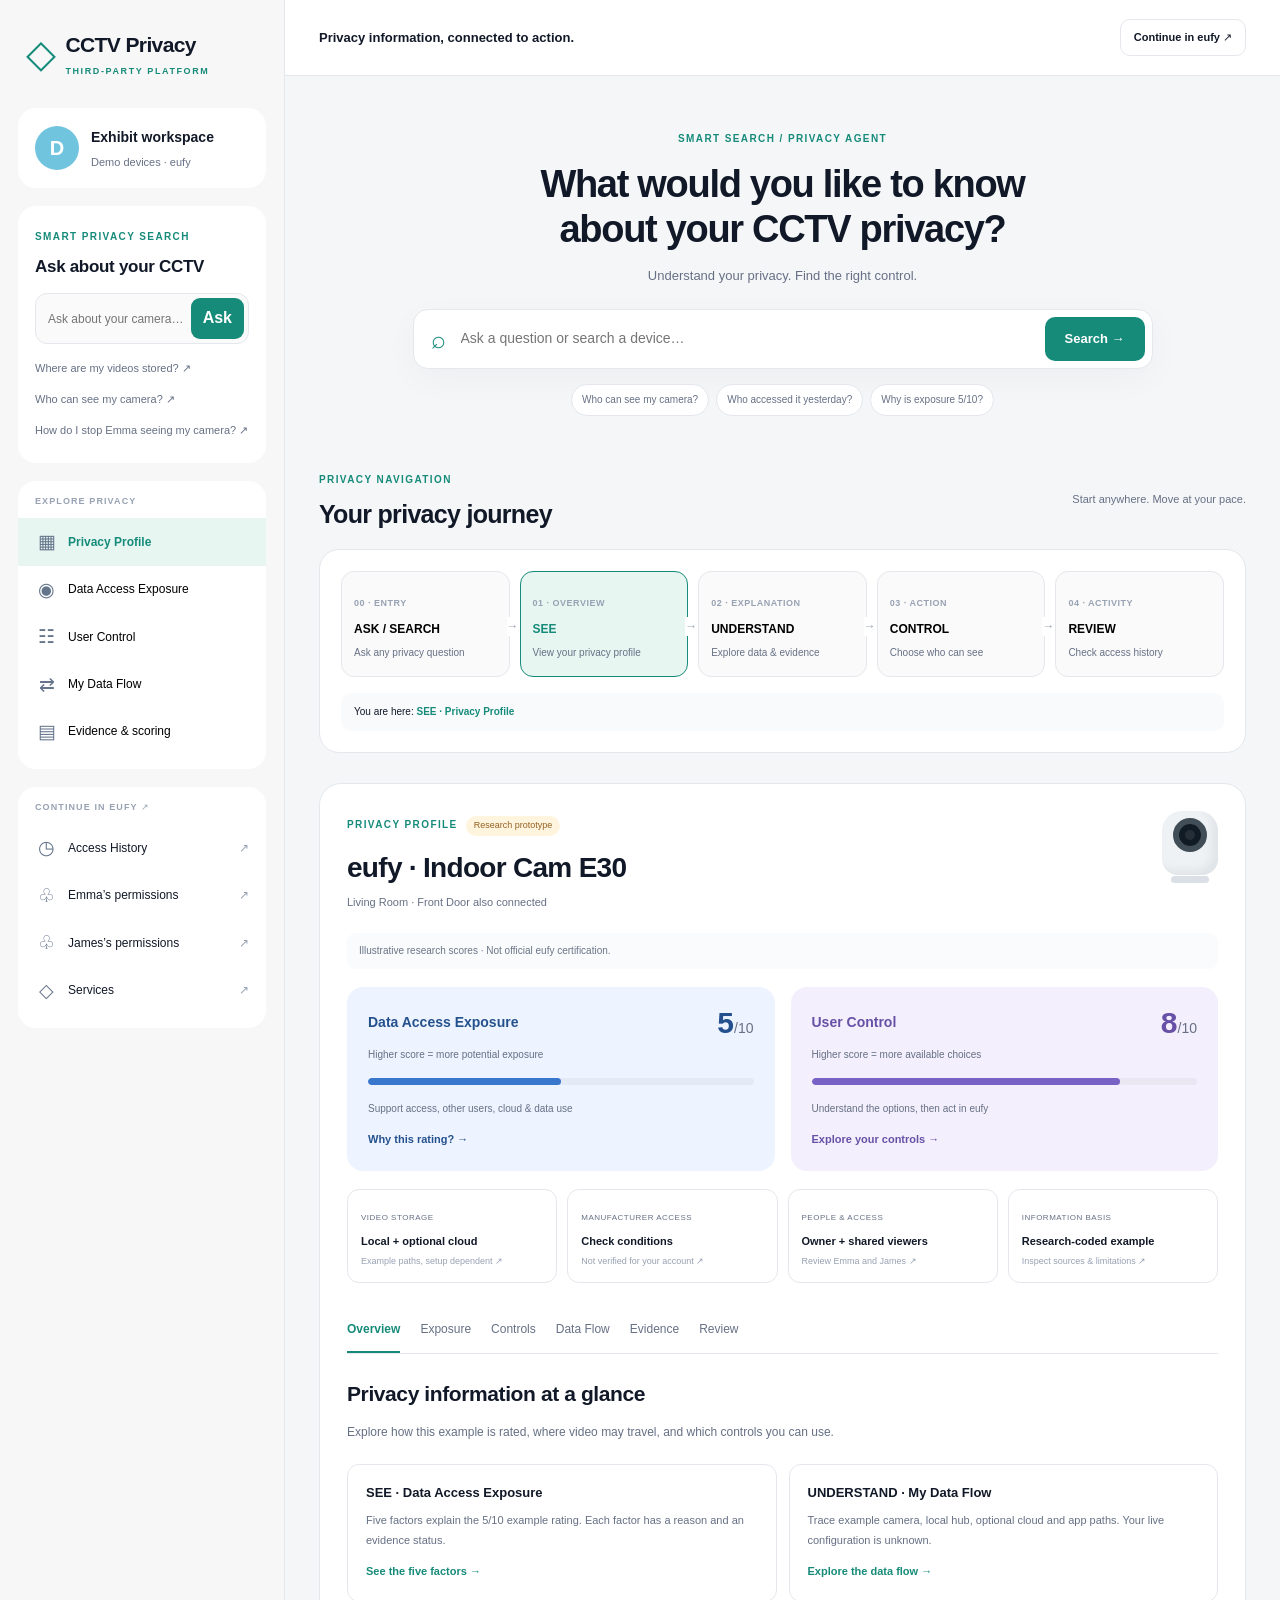
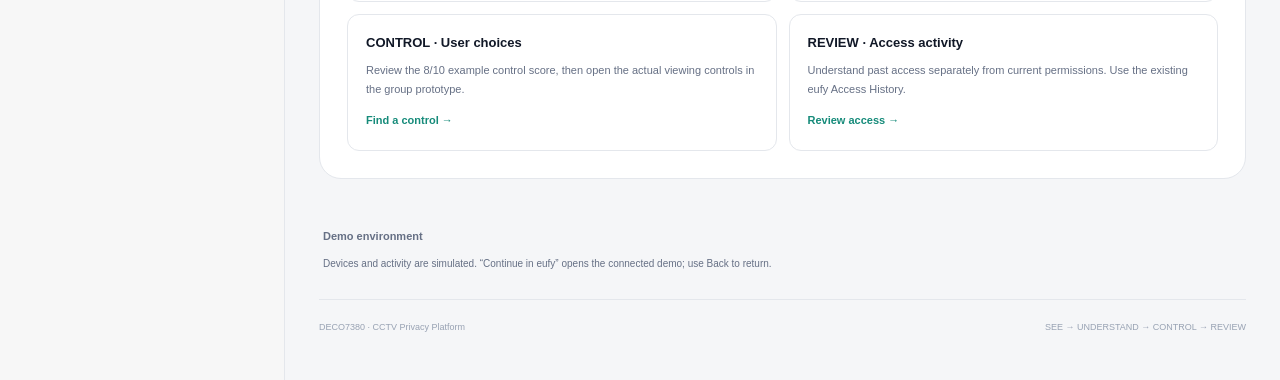
==== commit bc1e5365: "Simplify interface microcopy and keep Emma shortcut consistent" ====
--- a/index.html
+++ b/index.html
@@ -7,17 +7,17 @@
 <section class="agent-box"><span class="eyebrow">SMART PRIVACY SEARCH</span><h2>Ask about your CCTV</h2><form class="drawer-search" id="side-search" role="search"><label class="sr-only" for="side-question">Search from sidebar</label><input id="side-question" placeholder="Ask about your camera…" maxlength="300" required><button>Ask</button></form><button class="quick-question" data-query="Where are my videos stored?">Where are my videos stored? ↗</button><button class="quick-question" data-query="Who can see my camera?">Who can see my camera? ↗</button><button class="quick-question" data-query="How do I stop Emma seeing my camera?">How do I stop Emma seeing my camera? ↗</button></section>
 <nav class="menu-group" aria-label="Third-party information"><span class="menu-label">EXPLORE PRIVACY</span><button class="menu-item" data-view="profile"><span aria-hidden="true">▦</span>Privacy Profile</button><button class="menu-item" data-view="exposure"><span aria-hidden="true">◉</span>Data Access Exposure</button><button class="menu-item" data-view="controls"><span aria-hidden="true">☷</span>User Control</button><button class="menu-item" data-view="flow"><span aria-hidden="true">⇄</span>My Data Flow</button><button class="menu-item" data-view="evidence"><span aria-hidden="true">▤</span>Evidence & scoring</button></nav>
 <nav class="menu-group" aria-label="Connected eufy actions"><span class="menu-label">CONTINUE IN EUFY ↗</span><a class="menu-item" href="prototype/#events/access"><span aria-hidden="true">◷</span>Access History <b>↗</b></a><a class="menu-item" href="prototype/#events/permissions/emma"><span aria-hidden="true">♧</span>Emma’s permissions <b>↗</b></a><a class="menu-item" href="prototype/#events/permissions/james"><span aria-hidden="true">♧</span>James’s permissions <b>↗</b></a><a class="menu-item" href="prototype/#services"><span aria-hidden="true">◇</span>Services <b>↗</b></a></nav>
-<p class="sidebar-note">We explain privacy information.<br>eufy’s group prototype provides the controls.</p>
+
 </aside>
-<div class="main"><header class="topbar"><div><strong>Privacy information, connected to action.</strong><span>Independent coursework platform</span></div><a href="prototype/#home" class="outline-link">Continue in eufy ↗</a></header>
+<div class="main"><header class="topbar"><div><strong>Privacy information, connected to action.</strong></div><a href="prototype/#home" class="outline-link">Continue in eufy ↗</a></header>
 <main class="page">
-<section class="search-hero"><span class="eyebrow">SMART SEARCH / PRIVACY AGENT</span><h1>What would you like to know<br>about your CCTV privacy?</h1><p>Understand the information. Find the right control.<br>Explore here, then continue in your connected eufy prototype.</p><form id="search-form" class="main-search" role="search"><span aria-hidden="true">⌕</span><label class="sr-only" for="question">Ask about your CCTV privacy</label><input id="question" type="search" name="q" maxlength="300" placeholder="Ask a question or search a device…" required><button>Search →</button></form><div class="suggestions"><button data-query="Who can see my camera?">Who can see my camera?</button><button data-query="Who accessed my camera yesterday?">Who accessed it yesterday?</button><button data-query="Why is Data Access Exposure 5/10?">Why is exposure 5/10?</button></div><p class="search-note">Curated prototype search · No live AI or account connection</p></section>
+<section class="search-hero"><span class="eyebrow">SMART SEARCH / PRIVACY AGENT</span><h1>What would you like to know<br>about your CCTV privacy?</h1><p>Understand your privacy. Find the right control.</p><form id="search-form" class="main-search" role="search"><span aria-hidden="true">⌕</span><label class="sr-only" for="question">Ask about your CCTV privacy</label><input id="question" type="search" name="q" maxlength="300" placeholder="Ask a question or search a device…" required><button>Search →</button></form><div class="suggestions"><button data-query="Who can see my camera?">Who can see my camera?</button><button data-query="Who accessed my camera yesterday?">Who accessed it yesterday?</button><button data-query="Why is Data Access Exposure 5/10?">Why is exposure 5/10?</button></div></section>
 <section id="result" class="agent-response" aria-labelledby="result-title" aria-live="polite" hidden></section>
-<section class="section" aria-labelledby="journey-title"><div class="section-heading"><div><span class="eyebrow">PRIVACY NAVIGATION</span><h2 id="journey-title">Your privacy journey</h2></div><span class="muted">Start anywhere. Move at your pace.</span></div><div class="journey-box"><p>Follow the full journey, or ask a question to jump directly to what matters.</p><nav class="journey" aria-label="Privacy journey"><button data-stage="ASK"><small>00 · ENTRY</small><strong>ASK / SEARCH</strong><span>Ask any privacy question</span></button><button data-stage="SEE"><small>01 · OVERVIEW</small><strong>SEE</strong><span>View your privacy profile</span></button><button data-stage="UNDERSTAND"><small>02 · EXPLANATION</small><strong>UNDERSTAND</strong><span>Explore data & evidence</span></button><button data-stage="CONTROL"><small>03 · ACTION</small><strong>CONTROL</strong><span>Choose who can see</span></button><button data-stage="REVIEW"><small>04 · ACTIVITY</small><strong>REVIEW</strong><span>Check access history</span></button></nav><div class="current-location">You are here: <strong id="current-stage">SEE · Privacy Profile</strong><span>Search and journey steps are connected.</span></div></div></section>
-<section class="section profile-card" aria-labelledby="profile-title"><div class="profile-header"><div><span class="eyebrow">PRIVACY PROFILE</span><span class="evidence-tag">Research prototype</span><h2 id="profile-title">eufy · Indoor Cam E30</h2><p class="muted">Living Room / connected group prototype · Front Door demo camera also available</p></div><span class="camera-icon" aria-hidden="true"><span></span></span></div>
-<div class="profile-note">Researcher-coded example ratings. Not an official eufy rating, security audit or certification.</div>
+<section class="section" aria-labelledby="journey-title"><div class="section-heading"><div><span class="eyebrow">PRIVACY NAVIGATION</span><h2 id="journey-title">Your privacy journey</h2></div><span class="muted">Start anywhere. Move at your pace.</span></div><div class="journey-box"><nav class="journey" aria-label="Privacy journey"><button data-stage="ASK"><small>00 · ENTRY</small><strong>ASK / SEARCH</strong><span>Ask any privacy question</span></button><button data-stage="SEE"><small>01 · OVERVIEW</small><strong>SEE</strong><span>View your privacy profile</span></button><button data-stage="UNDERSTAND"><small>02 · EXPLANATION</small><strong>UNDERSTAND</strong><span>Explore data & evidence</span></button><button data-stage="CONTROL"><small>03 · ACTION</small><strong>CONTROL</strong><span>Choose who can see</span></button><button data-stage="REVIEW"><small>04 · ACTIVITY</small><strong>REVIEW</strong><span>Check access history</span></button></nav><div class="current-location">You are here: <strong id="current-stage">SEE · Privacy Profile</strong></div></div></section>
+<section class="section profile-card" aria-labelledby="profile-title"><div class="profile-header"><div><span class="eyebrow">PRIVACY PROFILE</span><span class="evidence-tag">Research prototype</span><h2 id="profile-title">eufy · Indoor Cam E30</h2><p class="muted">Living Room · Front Door also connected</p></div><span class="camera-icon" aria-hidden="true"><span></span></span></div>
+<div class="profile-note">Illustrative research scores · Not official eufy certification.</div>
 <div class="score-grid"><button class="score-card exposure" data-view="exposure"><div class="score-top"><strong>Data Access Exposure</strong><span>5<small>/10</small></span></div><p>Higher score = more potential exposure</p><div class="score-bar"><span style="width:50%"></span></div><p>Support access, other users, cloud & data use</p><b>Why this rating? →</b></button><button class="score-card control" data-view="controls"><div class="score-top"><strong>User Control</strong><span>8<small>/10</small></span></div><p>Higher score = more available choices</p><div class="score-bar"><span style="width:80%"></span></div><p>Understand the options, then act in eufy</p><b>Explore your controls →</b></button></div>
 <div class="fact-grid"><button data-view="flow"><small>VIDEO STORAGE</small><strong>Local + optional cloud</strong><span>Example paths, setup dependent ↗</span></button><button data-query="Can eufy support see my videos?"><small>MANUFACTURER ACCESS</small><strong>Check conditions</strong><span>Not verified for your account ↗</span></button><button data-query="Who can see my camera?"><small>PEOPLE & ACCESS</small><strong>Owner + shared viewers</strong><span>Review Emma and James ↗</span></button><button data-view="evidence"><small>INFORMATION BASIS</small><strong>Research-coded example</strong><span>Inspect sources & limitations ↗</span></button></div>
 <nav class="view-tabs" aria-label="Profile details"><button data-view="profile">Overview</button><button data-view="exposure">Exposure</button><button data-view="controls">Controls</button><button data-view="flow">Data Flow</button><button data-view="evidence">Evidence</button><button data-view="review">Review</button></nav><section id="detail" aria-labelledby="detail-title"></section>
-</section><aside class="disclosure"><strong>About this exhibit</strong><p>This third-party platform explains structured privacy information. All devices, identities and activity are simulated. Scores are fixed researcher-coded examples, not measurements of your current settings. Search does not change permissions. “Continue in eufy” opens the group’s existing prototype in this tab; use Back to return.</p></aside><footer>DECO7380 · CCTV Privacy Platform<span>SEE → UNDERSTAND → CONTROL → REVIEW</span></footer>
+</section><aside class="disclosure"><strong>Demo environment</strong><p>Devices and activity are simulated. “Continue in eufy” opens the connected demo; use Back to return.</p></aside><footer>DECO7380 · CCTV Privacy Platform<span>SEE → UNDERSTAND → CONTROL → REVIEW</span></footer>
 </main></div></div><noscript><p>Enable JavaScript for search. <a href="prototype/#events/access">Continue in eufy · Access History</a></p></noscript></body></html>
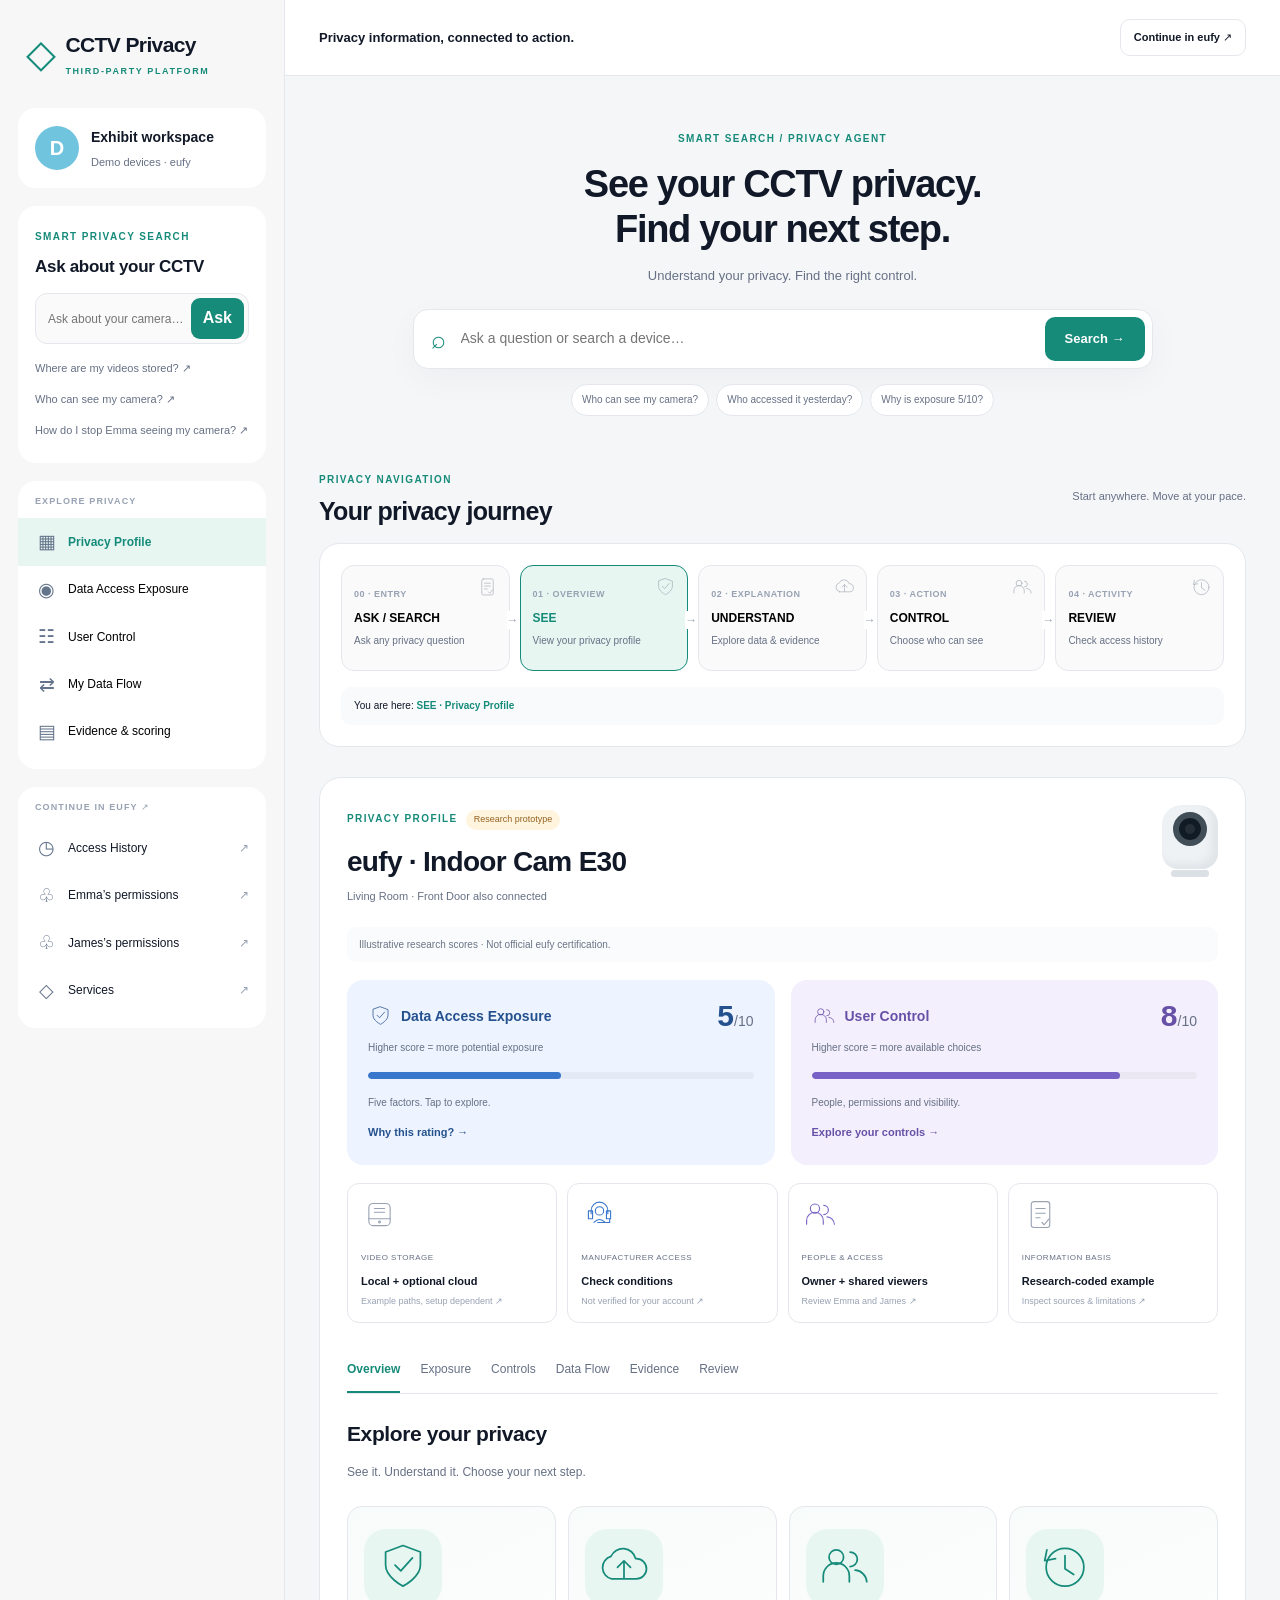
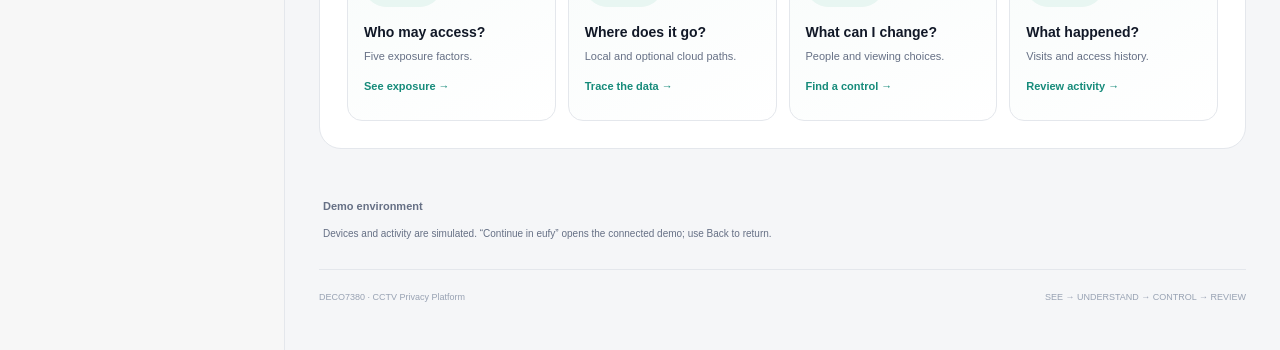
==== commit 43b4c99e: "Replace text-heavy privacy panels with interactive visual explanations" ====
--- a/index.html
+++ b/index.html
@@ -1,5 +1,5 @@
 <!doctype html>
-<html lang="en"><head><meta charset="utf-8"><meta name="viewport" content="width=device-width,initial-scale=1"><meta name="theme-color" content="#168b7a"><title>CCTV Privacy Platform · Smart Search</title><link rel="stylesheet" href="privacy/style.css"><script type="module" src="privacy/app.js"></script></head>
+<html lang="en"><head><meta charset="utf-8"><meta name="viewport" content="width=device-width,initial-scale=1"><meta name="theme-color" content="#168b7a"><title>CCTV Privacy Platform · Smart Search</title><link rel="stylesheet" href="privacy/style.css?v=visual1"><script type="module" src="privacy/app.js?v=visual1"></script></head>
 <body><div class="app-shell">
 <aside class="drawer" aria-label="Platform sidebar">
 <a class="platform-brand" href="./"><span class="brand-symbol" aria-hidden="true">◇</span><span>CCTV Privacy<small>THIRD-PARTY PLATFORM</small></span></a>
@@ -9,14 +9,14 @@
 <nav class="menu-group" aria-label="Connected eufy actions"><span class="menu-label">CONTINUE IN EUFY ↗</span><a class="menu-item" href="prototype/#events/access"><span aria-hidden="true">◷</span>Access History <b>↗</b></a><a class="menu-item" href="prototype/#events/permissions/emma"><span aria-hidden="true">♧</span>Emma’s permissions <b>↗</b></a><a class="menu-item" href="prototype/#events/permissions/james"><span aria-hidden="true">♧</span>James’s permissions <b>↗</b></a><a class="menu-item" href="prototype/#services"><span aria-hidden="true">◇</span>Services <b>↗</b></a></nav>
 
 </aside>
-<div class="main"><header class="topbar"><div><strong>Privacy information, connected to action.</strong></div><a href="prototype/#home" class="outline-link">Continue in eufy ↗</a></header>
+<div class="main"><header class="topbar"><div><strong>Privacy information, connected to action.</strong></div><a href="agreement/" class="outline-link">Continue in eufy ↗</a></header>
 <main class="page">
-<section class="search-hero"><span class="eyebrow">SMART SEARCH / PRIVACY AGENT</span><h1>What would you like to know<br>about your CCTV privacy?</h1><p>Understand your privacy. Find the right control.</p><form id="search-form" class="main-search" role="search"><span aria-hidden="true">⌕</span><label class="sr-only" for="question">Ask about your CCTV privacy</label><input id="question" type="search" name="q" maxlength="300" placeholder="Ask a question or search a device…" required><button>Search →</button></form><div class="suggestions"><button data-query="Who can see my camera?">Who can see my camera?</button><button data-query="Who accessed my camera yesterday?">Who accessed it yesterday?</button><button data-query="Why is Data Access Exposure 5/10?">Why is exposure 5/10?</button></div></section>
+<section class="search-hero"><span class="eyebrow">SMART SEARCH / PRIVACY AGENT</span><h1>See your CCTV privacy.<br>Find your next step.</h1><p>Understand your privacy. Find the right control.</p><form id="search-form" class="main-search" role="search"><span aria-hidden="true">⌕</span><label class="sr-only" for="question">Ask about your CCTV privacy</label><input id="question" type="search" name="q" maxlength="300" placeholder="Ask a question or search a device…" required><button>Search →</button></form><div class="suggestions"><button data-query="Who can see my camera?">Who can see my camera?</button><button data-query="Who accessed my camera yesterday?">Who accessed it yesterday?</button><button data-query="Why is Data Access Exposure 5/10?">Why is exposure 5/10?</button></div></section>
 <section id="result" class="agent-response" aria-labelledby="result-title" aria-live="polite" hidden></section>
 <section class="section" aria-labelledby="journey-title"><div class="section-heading"><div><span class="eyebrow">PRIVACY NAVIGATION</span><h2 id="journey-title">Your privacy journey</h2></div><span class="muted">Start anywhere. Move at your pace.</span></div><div class="journey-box"><nav class="journey" aria-label="Privacy journey"><button data-stage="ASK"><small>00 · ENTRY</small><strong>ASK / SEARCH</strong><span>Ask any privacy question</span></button><button data-stage="SEE"><small>01 · OVERVIEW</small><strong>SEE</strong><span>View your privacy profile</span></button><button data-stage="UNDERSTAND"><small>02 · EXPLANATION</small><strong>UNDERSTAND</strong><span>Explore data & evidence</span></button><button data-stage="CONTROL"><small>03 · ACTION</small><strong>CONTROL</strong><span>Choose who can see</span></button><button data-stage="REVIEW"><small>04 · ACTIVITY</small><strong>REVIEW</strong><span>Check access history</span></button></nav><div class="current-location">You are here: <strong id="current-stage">SEE · Privacy Profile</strong></div></div></section>
 <section class="section profile-card" aria-labelledby="profile-title"><div class="profile-header"><div><span class="eyebrow">PRIVACY PROFILE</span><span class="evidence-tag">Research prototype</span><h2 id="profile-title">eufy · Indoor Cam E30</h2><p class="muted">Living Room · Front Door also connected</p></div><span class="camera-icon" aria-hidden="true"><span></span></span></div>
 <div class="profile-note">Illustrative research scores · Not official eufy certification.</div>
-<div class="score-grid"><button class="score-card exposure" data-view="exposure"><div class="score-top"><strong>Data Access Exposure</strong><span>5<small>/10</small></span></div><p>Higher score = more potential exposure</p><div class="score-bar"><span style="width:50%"></span></div><p>Support access, other users, cloud & data use</p><b>Why this rating? →</b></button><button class="score-card control" data-view="controls"><div class="score-top"><strong>User Control</strong><span>8<small>/10</small></span></div><p>Higher score = more available choices</p><div class="score-bar"><span style="width:80%"></span></div><p>Understand the options, then act in eufy</p><b>Explore your controls →</b></button></div>
+<div class="score-grid"><button class="score-card exposure" data-view="exposure"><div class="score-top"><strong>Data Access Exposure</strong><span>5<small>/10</small></span></div><p>Higher score = more potential exposure</p><div class="score-bar"><span style="width:50%"></span></div><p>Five factors. Tap to explore.</p><b>Why this rating? →</b></button><button class="score-card control" data-view="controls"><div class="score-top"><strong>User Control</strong><span>8<small>/10</small></span></div><p>Higher score = more available choices</p><div class="score-bar"><span style="width:80%"></span></div><p>People, permissions and visibility.</p><b>Explore your controls →</b></button></div>
 <div class="fact-grid"><button data-view="flow"><small>VIDEO STORAGE</small><strong>Local + optional cloud</strong><span>Example paths, setup dependent ↗</span></button><button data-query="Can eufy support see my videos?"><small>MANUFACTURER ACCESS</small><strong>Check conditions</strong><span>Not verified for your account ↗</span></button><button data-query="Who can see my camera?"><small>PEOPLE & ACCESS</small><strong>Owner + shared viewers</strong><span>Review Emma and James ↗</span></button><button data-view="evidence"><small>INFORMATION BASIS</small><strong>Research-coded example</strong><span>Inspect sources & limitations ↗</span></button></div>
 <nav class="view-tabs" aria-label="Profile details"><button data-view="profile">Overview</button><button data-view="exposure">Exposure</button><button data-view="controls">Controls</button><button data-view="flow">Data Flow</button><button data-view="evidence">Evidence</button><button data-view="review">Review</button></nav><section id="detail" aria-labelledby="detail-title"></section>
 </section><aside class="disclosure"><strong>Demo environment</strong><p>Devices and activity are simulated. “Continue in eufy” opens the connected demo; use Back to return.</p></aside><footer>DECO7380 · CCTV Privacy Platform<span>SEE → UNDERSTAND → CONTROL → REVIEW</span></footer>
--- a/privacy/style.css
+++ b/privacy/style.css
@@ -1 +1,7 @@
 :root{--bg:#f5f6f8;--green:#168b7a;--green-light:#e8f6f2;--text:#111827;--soft:#667085;--border:#e4e7ec;font-family:Inter,-apple-system,BlinkMacSystemFont,"Segoe UI",Arial,sans-serif;color:var(--text);background:var(--bg);line-height:1.55;font-synthesis:none}*{box-sizing:border-box}body{margin:0}a{color:inherit;text-decoration:none}button,input{font:inherit}button{cursor:pointer}button,a{touch-action:manipulation}button:focus-visible,a:focus-visible,input:focus-visible{outline:3px solid #168b7a;outline-offset:3px}button:hover,a:hover{filter:brightness(.97)}.sr-only{position:absolute;width:1px;height:1px;padding:0;margin:-1px;overflow:hidden;clip:rect(0,0,0,0);white-space:nowrap;border:0}.app-shell{display:grid;grid-template-columns:285px minmax(0,1fr);min-height:100vh}.drawer{background:#f7f7f7;border-right:1px solid var(--border);padding:24px 18px}.platform-brand{display:flex;align-items:center;gap:10px;font-size:21px;font-weight:800;padding:0 8px 24px;letter-spacing:-.6px}.platform-brand small{display:block;font-size:9px;letter-spacing:1.6px;color:var(--green);margin-top:3px}.brand-symbol{font-size:39px;color:var(--green)}.account-card{background:#fff;border-radius:18px;padding:17px;display:flex;align-items:center;gap:12px}.avatar{width:44px;height:44px;background:#71c4de;color:white;font-weight:800;font-size:20px;display:grid;place-items:center;border-radius:50%}.account-card strong{font-size:14px}.account-card small{display:block;font-size:11px;color:var(--soft);margin-top:4px}.agent-box{background:white;border-radius:18px;padding:17px;margin-top:18px}.eyebrow{color:var(--green);font-size:10px;letter-spacing:1.4px;font-weight:800}.agent-box h2{font-size:17px;margin:6px 0 13px;letter-spacing:-.3px}.drawer-search{display:flex;border:1px solid var(--border);border-radius:12px;padding:4px;background:#fafafa}.drawer-search input{min-width:0;width:100%;border:0;background:transparent;padding:8px;font-size:12px}.drawer-search button,.main-search button{border:0;background:var(--green);color:white;border-radius:9px;padding:8px 12px;font-weight:700}.quick-question{display:block;background:none;border:0;padding:7px 0;color:var(--soft);text-align:left;font-size:11px}.quick-question:first-of-type{margin-top:9px}.menu-group{background:#fff;border-radius:18px;padding:14px 0;margin-top:18px;overflow:hidden}.menu-label{display:block;font-size:9px;letter-spacing:1.1px;color:#98a2b3;font-weight:800;padding:0 17px 9px}.menu-item{display:flex;gap:10px;align-items:center;min-height:43px;padding:9px 17px;width:100%;background:white;border:0;font-size:12px;text-align:left}.menu-item>span{font-size:19px;width:23px;text-align:center;color:#64748b}.menu-item b{margin-left:auto;color:#98a2b3;font-weight:400}.menu-item[aria-current=page]{background:var(--green-light);color:var(--green);font-weight:750}.sidebar-note{font-size:10px;line-height:1.8;color:#88919c;padding:8px 15px}.main{min-width:0}.topbar{height:76px;background:white;border-bottom:1px solid var(--border);display:flex;align-items:center;justify-content:space-between;gap:12px;padding:0 34px}.topbar strong{font-size:13px}.topbar span{display:block;font-size:10px;color:var(--soft);margin-top:3px}.outline-link{border:1px solid var(--border);padding:9px 13px;border-radius:10px;font-size:11px;font-weight:700;white-space:nowrap}.page{max-width:1250px;margin:auto;padding:34px 34px 24px}.search-hero{text-align:center;padding:15px 10px 20px}.search-hero h1{font-size:clamp(27px,3vw,38px);line-height:1.2;letter-spacing:-1.3px;margin:12px 0}.search-hero>p{color:var(--soft);font-size:13px;margin:13px 0 20px}.main-search{max-width:740px;margin:23px auto 0;display:flex;align-items:center;background:white;border:1px solid var(--border);padding:7px;border-radius:15px;box-shadow:0 10px 35px #0f172a09}.main-search>span{font-size:25px;padding:0 10px;color:var(--green)}.main-search input{flex:1;min-width:0;border:0;padding:11px 5px;background:transparent;font-size:14px}.main-search button{padding:12px 20px;border-radius:10px;font-size:13px;white-space:nowrap}.suggestions{display:flex;justify-content:center;gap:7px;flex-wrap:wrap;margin:15px auto 0}.suggestions button{font-size:10px;background:white;border:1px solid var(--border);border-radius:20px;padding:7px 10px;color:var(--soft)}.search-hero .search-note{font-size:10px;color:#98a2b3;margin:12px 0 0}.section{margin-top:30px}.section-heading{display:flex;align-items:center;justify-content:space-between;gap:10px}.section h2{font-size:25px;letter-spacing:-.7px;margin:4px 0 0}.muted{color:var(--soft);font-size:11px}.journey-box{background:white;border:1px solid var(--border);border-radius:20px;padding:21px;margin-top:16px}.journey-box>p{font-size:11px;color:var(--soft);margin:0 0 18px}.journey{display:grid;grid-template-columns:repeat(5,minmax(0,1fr));gap:10px}.journey button{position:relative;background:#fafafa;border:1px solid var(--border);border-radius:13px;padding:16px 12px;text-align:left;min-height:106px}.journey button:not(:last-child):after{content:'→';position:absolute;right:-10px;top:43%;z-index:1;font-size:12px;color:#98a2b3;background:white}.journey small{font-size:9px;color:#98a2b3;font-weight:800;letter-spacing:.5px}.journey strong{display:block;font-size:12px;margin:7px 0 6px}.journey span{display:block;font-size:10px;line-height:1.5;color:var(--soft)}.journey [aria-pressed=true]{background:var(--green-light);border-color:var(--green)}.journey [aria-pressed=true] strong{color:var(--green)}.current-location{background:#f8fafc;border-radius:10px;padding:11px 13px;margin-top:16px;font-size:10px}.current-location strong{color:var(--green)}.current-location>span{float:right;color:#98a2b3}.profile-card{background:white;border:1px solid var(--border);border-radius:22px;padding:27px}.profile-header{display:flex;justify-content:space-between;gap:18px}.profile-header h2{font-size:28px;margin-top:10px}.profile-header p{margin:5px 0 0}.evidence-tag{display:inline-block;padding:3px 8px;font-size:9px;border-radius:20px;background:#fff5df;color:#956120;margin-left:8px}.camera-icon{width:56px;height:64px;background:#eff2f5;border-radius:20px 20px 16px 16px;position:relative;flex-shrink:0;box-shadow:inset -6px -5px 8px #dfe4e8}.camera-icon span{display:block;width:34px;height:34px;margin:7px auto;background:#252e37;border-radius:50%;border:6px solid #414d57;box-shadow:inset 0 0 0 6px #111b25}.camera-icon:after{content:'';position:absolute;bottom:-8px;left:9px;width:38px;height:7px;background:#dae0e6;border-radius:8px}.profile-note{font-size:10px;margin-top:22px;padding:10px 12px;background:#fafbfc;color:#697586;border-radius:9px}.score-grid{display:grid;grid-template-columns:1fr 1fr;gap:16px;margin-top:18px}.score-card{border:0;border-radius:16px;padding:21px;text-align:left}.exposure{background:#edf4ff;color:#24518d}.control{background:#f3effc;color:#6751a7}.score-top{display:flex;align-items:center;justify-content:space-between;gap:8px}.score-top strong{font-size:14px}.score-top>span{font-size:30px;font-weight:800;line-height:1}.score-top small{font-size:14px;font-weight:500;color:var(--soft)}.score-card p{font-size:10px;color:var(--soft);margin:9px 0}.score-bar{height:7px;background:#0000000a;border-radius:20px;overflow:hidden;margin:16px 0}.score-bar span{display:block;height:100%;border-radius:20px;background:#3977cd}.control .score-bar span{background:#7862c6}.score-card b{font-size:11px}.fact-grid{display:grid;grid-template-columns:repeat(4,1fr);gap:10px;margin:18px 0 25px}.fact-grid button{background:white;border:1px solid var(--border);border-radius:12px;padding:13px;text-align:left;color:var(--text)}.fact-grid small{font-size:8px;letter-spacing:.5px;color:var(--soft)}.fact-grid strong{display:block;font-size:11px;margin:5px 0}.fact-grid span{font-size:9px;color:#98a2b3;display:block}.view-tabs{display:flex;gap:20px;border-bottom:1px solid var(--border);overflow-x:auto}.view-tabs button{padding:12px 0;border:0;border-bottom:2px solid transparent;background:white;color:var(--soft);font-size:12px;white-space:nowrap}.view-tabs [aria-current=page]{color:var(--green);border-color:var(--green);font-weight:750}#detail{padding-top:24px;scroll-margin-top:20px}#detail h3{font-size:21px;letter-spacing:-.4px;margin:0 0 7px}#detail>.muted{font-size:12px;line-height:1.8}.overview-grid,.control-grid{display:grid;grid-template-columns:1fr 1fr;gap:12px;margin-top:20px}.info-card{border:1px solid var(--border);border-radius:12px;padding:18px;text-align:left;background:white}.info-card h4{font-size:13px;margin:0 0 8px}.info-card p{font-size:11px;color:var(--soft);margin:0;line-height:1.8}.text-button{background:none;border:0;color:var(--green);font-weight:700;font-size:11px;padding:12px 0 0}.agent-response{border:1px solid #b5d9d0;border-radius:17px;padding:24px;background:#fff;margin-top:14px;box-shadow:0 10px 35px #0f172a07;scroll-margin-top:20px}.agent-response h2{font-size:20px;margin:10px 0}.agent-response .answer-summary{font-size:13px;color:#475467;line-height:1.8}.fact{margin-top:12px}.fact h3{font-size:12px;margin:0 0 4px}.fact p{font-size:11px;color:var(--soft);line-height:1.8;margin:0}.result-links{display:flex;gap:10px;flex-wrap:wrap;margin:18px 0 0}.continue{display:block;background:var(--green-light);border:1px solid #c5e4dc;border-radius:10px;padding:12px 15px;max-width:340px;flex:1;min-width:180px}.continue small{display:block;color:var(--green);font-size:9px;font-weight:750}.continue strong{display:block;font-size:12px;margin:4px 0}.continue span{display:block;font-size:10px;color:var(--soft);line-height:1.7}.boundary{font-size:10px;color:#98a2b3;margin:15px 0 0}.factor-list{display:grid;gap:9px;margin-top:20px}.factor-row{padding:15px;border:1px solid var(--border);border-radius:11px;display:grid;grid-template-columns:1fr auto;gap:15px}.factor-row strong{font-size:12px}.factor-row p{font-size:11px;color:var(--soft);margin:5px 0 0;line-height:1.8}.factor-row>b{font-size:16px;color:#3977cd}.factor-row.control-row>b{color:#7862c6}.data-flow{display:grid;grid-template-columns:repeat(4,1fr);gap:12px;margin:22px 0}.flow-node{text-align:center;border:1px solid var(--border);border-radius:12px;background:#fafafa;padding:20px 10px;position:relative;color:var(--text)}.flow-node strong{display:block;font-size:12px;margin:10px 0 6px}.flow-node span{font-size:10px;color:var(--soft)}.flow-node>b{font-size:25px;color:var(--green);font-weight:400}.flow-node[aria-pressed=true]{background:var(--green-light);border-color:var(--green)}.flow-node:not(:last-child):after{content:'→';position:absolute;right:-14px;top:45%;background:white;color:#98a2b3;z-index:1}.flow-detail{padding:17px;background:#f8fafc;border-radius:11px;font-size:12px;color:var(--soft);line-height:1.8}.flow-detail strong{color:var(--text)}.evidence-list{display:grid;gap:11px;margin-top:20px}.evidence-list article{border:1px solid var(--border);border-radius:11px;padding:17px}.evidence-list h4{font-size:13px;margin:0 0 5px}.evidence-list p{font-size:11px;color:var(--soft);margin:6px 0}.evidence-list a{color:var(--green);font-size:11px;font-weight:700}.status-tag{display:inline-block;font-size:9px;background:#fff5df;color:#94611a;padding:3px 7px;border-radius:20px}.disclosure{margin-top:24px;padding:20px 4px;color:var(--soft);border-bottom:1px solid var(--border)}.disclosure strong{font-size:11px}.disclosure p{font-size:10px;line-height:1.9;margin:6px 0}footer{font-size:9px;color:#98a2b3;display:flex;justify-content:space-between;gap:15px;padding:21px 0}details{border:1px solid var(--border);border-radius:10px;padding:14px;margin-top:12px;font-size:12px}summary{cursor:pointer;font-weight:650}details p{font-size:11px;color:var(--soft);line-height:1.8}table{width:100%;border-collapse:collapse;font-size:11px;margin-top:16px}caption{text-align:left;font-weight:750;margin-bottom:9px}td,th{text-align:left;padding:10px;border-bottom:1px solid var(--border);vertical-align:top}td:nth-child(2){white-space:nowrap}[hidden]{display:none!important}@media(min-width:1500px){.app-shell{grid-template-columns:310px 1fr}.page{padding-top:45px}.drawer{padding:28px 22px}.menu-item{font-size:14px;min-height:48px}}@media(max-width:1050px){.app-shell{grid-template-columns:245px minmax(0,1fr)}.drawer{padding:20px 12px}.page{padding:25px 22px}.topbar{padding:0 22px}.journey{gap:7px}.journey button{padding:13px 8px}.journey strong{font-size:10px}.journey span{font-size:9px}.fact-grid{grid-template-columns:1fr 1fr}.current-location>span{display:none}.topbar strong{font-size:11px}}@media(max-width:750px){.app-shell{display:block}.drawer{border-right:0;border-bottom:1px solid var(--border);padding:15px 18px}.platform-brand{padding:0;font-size:18px}.brand-symbol{font-size:30px}.drawer>.account-card,.drawer>.agent-box,.drawer>.menu-group,.sidebar-note{display:none}.topbar{height:auto;min-height:67px;padding:12px 18px}.topbar strong{font-size:10px}.topbar span{font-size:9px}.outline-link{font-size:10px;padding:8px}.page{padding:22px 16px}.search-hero{padding:8px 0 10px}.search-hero h1{font-size:28px;letter-spacing:-.9px}.search-hero>p{font-size:12px}.main-search input{font-size:12px}.main-search button{font-size:11px;padding:11px}.suggestions button{font-size:9px}.journey{grid-template-columns:repeat(2,1fr);gap:10px}.journey button{min-height:92px;padding:13px}.journey button:first-child{grid-column:1/-1;min-height:70px}.journey button:after{display:none}.journey strong{font-size:12px}.journey span{font-size:10px}.journey-box{padding:16px}.section-heading>.muted{display:none}.section h2{font-size:24px}.profile-card{padding:20px 16px}.profile-header h2{font-size:23px}.camera-icon{transform:scale(.8);transform-origin:top right}.score-grid{gap:9px}.score-card{padding:15px 12px}.score-top{align-items:flex-start}.score-top strong{font-size:11px;max-width:100px}.score-top>span{font-size:25px}.score-top small{font-size:11px}.score-card p{font-size:9px}.score-card b{font-size:10px}.fact-grid{gap:8px}.fact-grid button{padding:11px}.view-tabs{gap:18px}.view-tabs button{font-size:11px}.overview-grid,.control-grid{grid-template-columns:1fr}.data-flow{grid-template-columns:1fr 1fr}.flow-node:after{display:none}.agent-response{padding:19px}.continue{max-width:none}footer{flex-wrap:wrap}}@media(prefers-reduced-motion:reduce){*{scroll-behavior:auto!important}}
+/* Visual privacy explanations: details stay available on demand. */
+.v-art{display:inline-flex;align-items:center;justify-content:center;color:#168b7a;flex-shrink:0}.v-art svg{display:block;width:100%;height:100%}.visual-overview{display:grid;grid-template-columns:repeat(4,1fr);gap:12px;margin-top:22px}.visual-card{padding:22px 16px;border:1px solid var(--border);border-radius:15px;background:linear-gradient(155deg,#f7fbfa,#fff)}.visual-card>.v-art{width:78px;height:78px;background:#e8f6f2;border-radius:22px;padding:10px;margin-bottom:15px}.visual-card h4{font-size:14px;margin:0 0 5px}.visual-card p{font-size:11px;color:var(--soft);margin:0;line-height:1.6}.visual-score{display:flex;align-items:center;gap:25px;background:#f1f6ff;border:1px solid #dce8fa;border-radius:17px;padding:22px 26px;margin:20px 0}.score-dial{position:relative;width:116px;height:116px;flex-shrink:0}.score-dial>svg{width:100%;height:100%}.score-dial>span{position:absolute;inset:0;display:flex;align-items:center;justify-content:center;gap:2px;color:#24518d}.score-dial b{font-size:39px;letter-spacing:-2px}.score-dial small{font-size:15px;color:#6c80a0;align-self:center;margin-top:12px}.visual-score h4{font-size:21px;margin:7px 0;color:#24518d}.visual-score p{font-size:12px;color:#526989;margin:0 0 9px}.visual-score>div>small{font-size:10px;color:#7889a4}.exposure-gallery{display:grid;grid-template-columns:repeat(5,minmax(0,1fr));gap:10px}.exposure-tile{position:relative;border:1px solid #e0e7ef;background:#fff;border-radius:14px;text-align:center;padding:12px 8px 16px;color:#273c58;min-width:0}.exposure-tile[aria-pressed=true]{border-color:#3977cd;background:#f1f6ff;box-shadow:0 0 0 1px #3977cd inset}.exposure-tile strong{display:block;font-size:11px;line-height:1.5;min-height:34px;margin-top:9px}.v-scene{height:88px;position:relative;display:flex;align-items:center;justify-content:center;gap:1px;background:#f3f7fc;border-radius:11px;overflow:hidden}.v-scene>.v-art:first-child{width:53%;height:64px;color:#3977cd;align-self:flex-start;margin-top:7px}.v-scene>.v-art:last-child{width:40%;height:47px;color:#8299ba;align-self:flex-end;margin-bottom:9px}.scene-connection{color:#8ba7cb;position:absolute;left:43%;top:40%;font-size:17px;transform:rotate(30deg)}.scene-people{background:#eff7f5}.scene-people>.v-art:first-child{color:#168b7a}.scene-cloud{background:#f0f5ff}.scene-processing{background:#f5f1fc}.scene-processing>.v-art:first-child{color:#7862c6}.scene-copies{background:#fff7e9}.scene-copies>.v-art:first-child{color:#bd8637}.point-dots{display:flex;gap:5px;justify-content:center;margin:10px 0 5px}.point-dots i{display:block;width:15px;height:6px;border-radius:8px;background:#dfe7f1}.point-dots i.filled{background:#3977cd}.tile-score{font-size:10px;color:#6c80a0}.factor-inspector{background:#fafbfd;border:1px solid #e1e8f1;border-radius:13px;padding:18px 20px;margin-top:14px}.inspector-head{display:flex;align-items:center;gap:10px}.inspector-head .v-art{width:32px;height:32px;color:#3977cd}.inspector-head h4{font-size:14px;margin:0}.point-pill{font-size:11px;border-radius:20px;background:#e8effb;color:#3977cd;padding:3px 9px;margin-left:auto}.factor-inspector>p{font-size:13px;margin:10px 0 5px;color:#475467}.factor-inspector>small{font-size:10px;color:#8a95a5}.more-detail{border:0;border-top:1px solid var(--border);border-radius:0;padding:12px 0 0;margin-top:14px}.more-detail summary{font-size:11px;color:var(--soft);font-weight:550}.more-detail p{font-size:12px;line-height:1.8;margin:12px 0 0}.continue{display:flex;align-items:center;gap:10px;min-width:180px;max-width:none;padding:13px;background:#f1f8f5}.continue>.v-art{width:34px;height:34px}.continue .action-label{display:block}.continue small{font-size:9px}.continue strong{font-size:12px;margin:3px 0 0}.continue .action-label strong{color:#173b35}.continue:focus-visible{outline-offset:3px}.people-visuals{display:grid;grid-template-columns:1fr 1fr;gap:16px;margin-top:22px}.person-card{border:1px solid var(--border);border-radius:16px;padding:22px;text-align:center;background:#fff}.person-illustration{width:114px;height:114px;border-radius:50%;background:#e7f3f5;margin:0 auto 15px;position:relative;display:grid;place-items:center;overflow:hidden}.person-illustration>.v-art{width:91px;height:105px;color:#4e91a4;transform:translateY(13px)}.person-illustration.james{background:#f0ecfa}.person-illustration.james>.v-art{color:#8c73bd}.person-initial{position:absolute;bottom:7px;right:8px;background:white;border:2px solid #dfebee;width:28px;height:28px;border-radius:50%;font-size:12px;font-weight:750;color:#557381;display:grid;place-items:center}.person-card h4{font-size:19px;margin:0}.person-card>p{font-size:12px;color:var(--soft);margin:3px 0 18px}.person-card .continue{justify-content:center;text-align:left}.person-card .continue .v-art{display:none}.visibility-legend{margin:23px 0 0;background:#fafbfc;border:1px solid var(--border);padding:19px;border-radius:14px}.visibility-legend>h4{font-size:13px;margin:0 0 15px}.visibility-modes{display:grid;grid-template-columns:repeat(4,1fr);gap:12px}.visibility-modes>div{text-align:center;border-left:1px solid #e7ebef}.visibility-modes>div:first-child{border-left:0}.visibility-modes .v-art{height:67px;width:67px;color:#60798e}.visibility-modes span:not(.v-art){display:block;font-size:11px;margin-top:5px;color:#657382}.factor-row{display:flex;justify-content:space-between;align-items:center;padding:11px 14px}.flow-board{height:330px;position:relative;margin:20px 0 12px;background:linear-gradient(180deg,#f5f9ff 0%,#fcfefd 75%);border:1px solid #e0e8ec;border-radius:16px;overflow:hidden}.flow-wires{position:absolute;inset:0;width:100%;height:100%;fill:none;stroke-width:2;stroke-linejoin:round;stroke:#78ad9c}.flow-wires .cloud-wire{stroke:#7da4d4;stroke-dasharray:5 5}.flow-wires .copy-wire{stroke:#a89ac1;stroke-dasharray:4 4}.flow-wires .arrow-head{stroke:#78ad9c}.map-node{position:absolute;width:20%;height:100px;border:1px solid #dfe7e9;background:white;border-radius:13px;display:flex;flex-direction:column;align-items:center;justify-content:center;gap:2px;color:#344859;padding:7px;box-shadow:0 4px 10px #25434d04}.map-node>.v-art{width:48px;height:48px}.map-node strong{font-size:12px}.map-node small{font-size:9px;color:#7a8b94}.map-node[aria-pressed=true]{border-color:var(--green);box-shadow:0 0 0 1px var(--green)}.map-camera{left:4%;top:51%}.map-local{left:37%;top:51%}.map-app{left:73%;top:51%}.map-cloud{left:53%;top:8%;border-style:dashed;border-color:#9fb8da}.map-cloud .v-art{color:#3977cd}.map-copy{left:36%;top:83%;height:50px;width:23%;flex-direction:row;gap:8px;border-color:#d6cde5}.map-copy>.v-art{width:31px;height:31px;color:#8b79a3}.map-copy small{display:none}.map-copy strong{font-size:10px}.path-label{position:absolute;font-size:8px;letter-spacing:.8px;font-weight:750;color:#7b9d92;pointer-events:none}.path-local{left:27%;top:60%}.path-cloud{left:24%;top:21%;color:#809dbd}.path-copy{left:64%;top:92%;color:#a191b6}.flow-inspector{display:flex;align-items:center;gap:14px;background:#fafbfc;border-radius:13px;border:1px solid var(--border);padding:17px}.flow-inspector>.v-art{width:43px;height:43px}.flow-inspector>div{flex:1}.flow-inspector h4{margin:0 0 4px;font-size:13px}.flow-inspector p{font-size:12px;line-height:1.6;color:var(--soft);margin:0}.flow-inspector .continue{flex:0 0 auto;min-width:150px;font-size:10px;padding:10px}.flow-inspector .continue>.v-art{display:none}.evidence-visuals{display:grid;grid-template-columns:repeat(4,1fr);gap:12px;margin-top:22px}.evidence-card{padding:18px 14px;border-radius:14px;background:#fafbfc;margin:0;min-width:0}.evidence-card summary{list-style:none;text-align:center}.evidence-card summary::-webkit-details-marker{display:none}.evidence-card .v-art{width:76px;height:76px;display:flex;margin:0 auto 12px;padding:8px;background:#edf4f1;border-radius:21px}.evidence-card:nth-child(2) .v-art{color:#3977cd;background:#edf4ff}.evidence-card:nth-child(3) .v-art{color:#7862c6;background:#f3effc}.evidence-card:nth-child(4) .v-art{color:#bd8637;background:#fff5df}.evidence-card summary strong{font-size:12px;display:block;margin:10px 0 7px}.evidence-card summary small{font-size:10px;color:#8b96a5;font-weight:400}.evidence-card>p{font-size:11px;line-height:1.8}.rating-scale{display:flex;gap:12px;margin:20px 0;padding:17px;border:1px solid var(--border);border-radius:12px;align-items:center}.rating-scale>h4{font-size:12px;flex:1;margin:0}.rating-scale>div{display:flex;align-items:center;gap:7px;font-size:10px;color:var(--soft)}.rating-scale b{background:#edf4ff;color:#3977cd;width:28px;height:28px;border-radius:8px;display:grid;place-items:center;font-size:14px}.visual-timeline{position:relative;margin:22px 0;border:1px solid var(--border);border-radius:15px;padding:12px 22px;background:#fcfdfd}.timeline-visit{display:flex;align-items:center;gap:18px;padding:20px 0}.timeline-visit+article{border-top:1px dashed #dce4e8}.timeline-visit>time{font-size:15px;font-weight:750;color:#65817b;font-variant-numeric:tabular-nums}.timeline-visit>.v-art{width:57px;height:57px;padding:7px;border-radius:50%;background:#e8f2f0}.timeline-visit>div:not(.visit-kind){flex:1}.timeline-visit strong{font-size:15px}.timeline-visit span{display:block;font-size:11px;color:var(--soft)}.visit-kind{display:flex;align-items:center;gap:7px;background:#f0f4fa;padding:8px 13px;border-radius:10px}.visit-kind>.v-art{width:27px;height:27px;color:#6d8cac}.answer-visual{display:flex;align-items:flex-start;gap:17px;margin-top:12px}.answer-visual>.v-art{width:65px;height:65px;border-radius:18px;background:#eef7f3;padding:10px}.answer-visual>div{flex:1}.answer-visual h2{margin:0 0 7px}.answer-visual .answer-summary{margin:0;max-width:640px}.agent-response .more-detail{margin-top:16px}.agent-response .result-links{margin-top:12px}.section-heading h2{line-height:1.3}
+@media(max-width:1150px){.visual-overview,.evidence-visuals{grid-template-columns:repeat(2,1fr)}.exposure-gallery{grid-template-columns:repeat(3,1fr)}.exposure-tile strong{min-height:auto}.v-scene{height:102px}.v-scene>.v-art:first-child{height:74px}.v-scene>.v-art:last-child{height:56px}.exposure-gallery .exposure-tile:nth-child(4){grid-column:1}.flow-inspector{flex-wrap:wrap}.flow-inspector .continue{margin-left:55px;max-width:260px}.rating-scale{flex-wrap:wrap}.rating-scale>h4{flex-basis:100%}}
+@media(max-width:750px){.visual-score{gap:17px;padding:17px}.score-dial{width:90px;height:90px}.score-dial b{font-size:32px}.visual-score h4{font-size:17px}.visual-score .eyebrow{font-size:8px}.visual-score p{font-size:10px}.visual-score>div>small{font-size:9px}.exposure-gallery{gap:9px}.v-scene{height:83px}.exposure-tile{padding:8px 6px 12px}.exposure-tile strong{font-size:10px;min-height:30px}.v-scene>.v-art:first-child{height:57px}.v-scene>.v-art:last-child{height:43px}.people-visuals{gap:10px}.person-card{padding:18px 12px}.person-illustration{width:88px;height:88px}.person-illustration>.v-art{width:73px;height:87px}.person-card .continue{min-width:0;padding:11px 8px}.person-card .continue strong{font-size:10px}.person-card h4{font-size:17px}.visibility-legend{padding:16px 9px}.visibility-modes{gap:4px}.visibility-modes .v-art{width:53px;height:53px}.visibility-modes span:not(.v-art){font-size:9px}.flow-board{height:auto;display:grid;grid-template-columns:1fr 1fr;gap:20px 12px;padding:18px;overflow:visible}.flow-wires,.path-label{display:none}.map-node{position:relative;inset:auto!important;width:auto!important;height:112px;min-width:0}.map-camera{grid-column:1/-1}.map-app{grid-column:1/-1;grid-row:3}.map-copy{grid-column:1/-1;height:62px}.map-camera:after{content:'↓';position:absolute;bottom:-22px;color:#78ad9c}.map-local:after,.map-cloud:after{content:'↓';position:absolute;bottom:-22px;color:#78ad9c}.map-app:after{content:'↓';position:absolute;bottom:-22px;color:#a191b6}.map-copy small{display:block}.map-copy strong{font-size:12px}.flow-inspector{gap:10px}.flow-inspector>.v-art{width:35px}.flow-inspector p{font-size:11px}.flow-inspector .continue{margin-left:0;flex-basis:100%;max-width:none}.visual-overview,.evidence-visuals{gap:10px}.visual-card{padding:17px 13px}.visual-card>.v-art{height:68px;width:68px}.visual-card h4{font-size:12px}.evidence-card{padding:17px 11px}.evidence-card .v-art{height:65px;width:65px}.timeline-visit{gap:10px}.timeline-visit>.v-art{width:44px;height:44px}.timeline-visit>time{font-size:12px}.visual-timeline{padding:9px 13px}.visit-kind{padding:7px}.visit-kind>.v-art{display:none}.answer-visual{gap:11px}.answer-visual>.v-art{width:47px;height:47px;padding:6px}.answer-visual h2{font-size:17px}.answer-visual .answer-summary{font-size:12px}.rating-scale{gap:9px}.rating-scale>div{font-size:9px}.continue .action-label strong{font-size:11px}}
+
+.fact-grid>button>.v-art{width:37px;height:37px;display:flex;margin-bottom:9px}.fact-grid>button:nth-child(2)>.v-art{color:#3977cd}.fact-grid>button:nth-child(3)>.v-art{color:#7862c6}.score-top>strong{display:flex;align-items:center;gap:8px}.score-top>strong>.v-art{width:25px;height:25px;color:inherit}.journey>button>.v-art{position:absolute;right:10px;top:10px;width:23px;height:23px;opacity:.55}.journey>button>small{padding-right:20px;display:block}.path-copy{top:96%;left:64%}@media(max-width:750px){.score-top>strong>.v-art{display:none}.journey>button>.v-art{width:26px;height:26px}.journey>button:first-child>.v-art{top:20px;right:18px}.fact-grid>button>.v-art{width:32px;height:32px}}
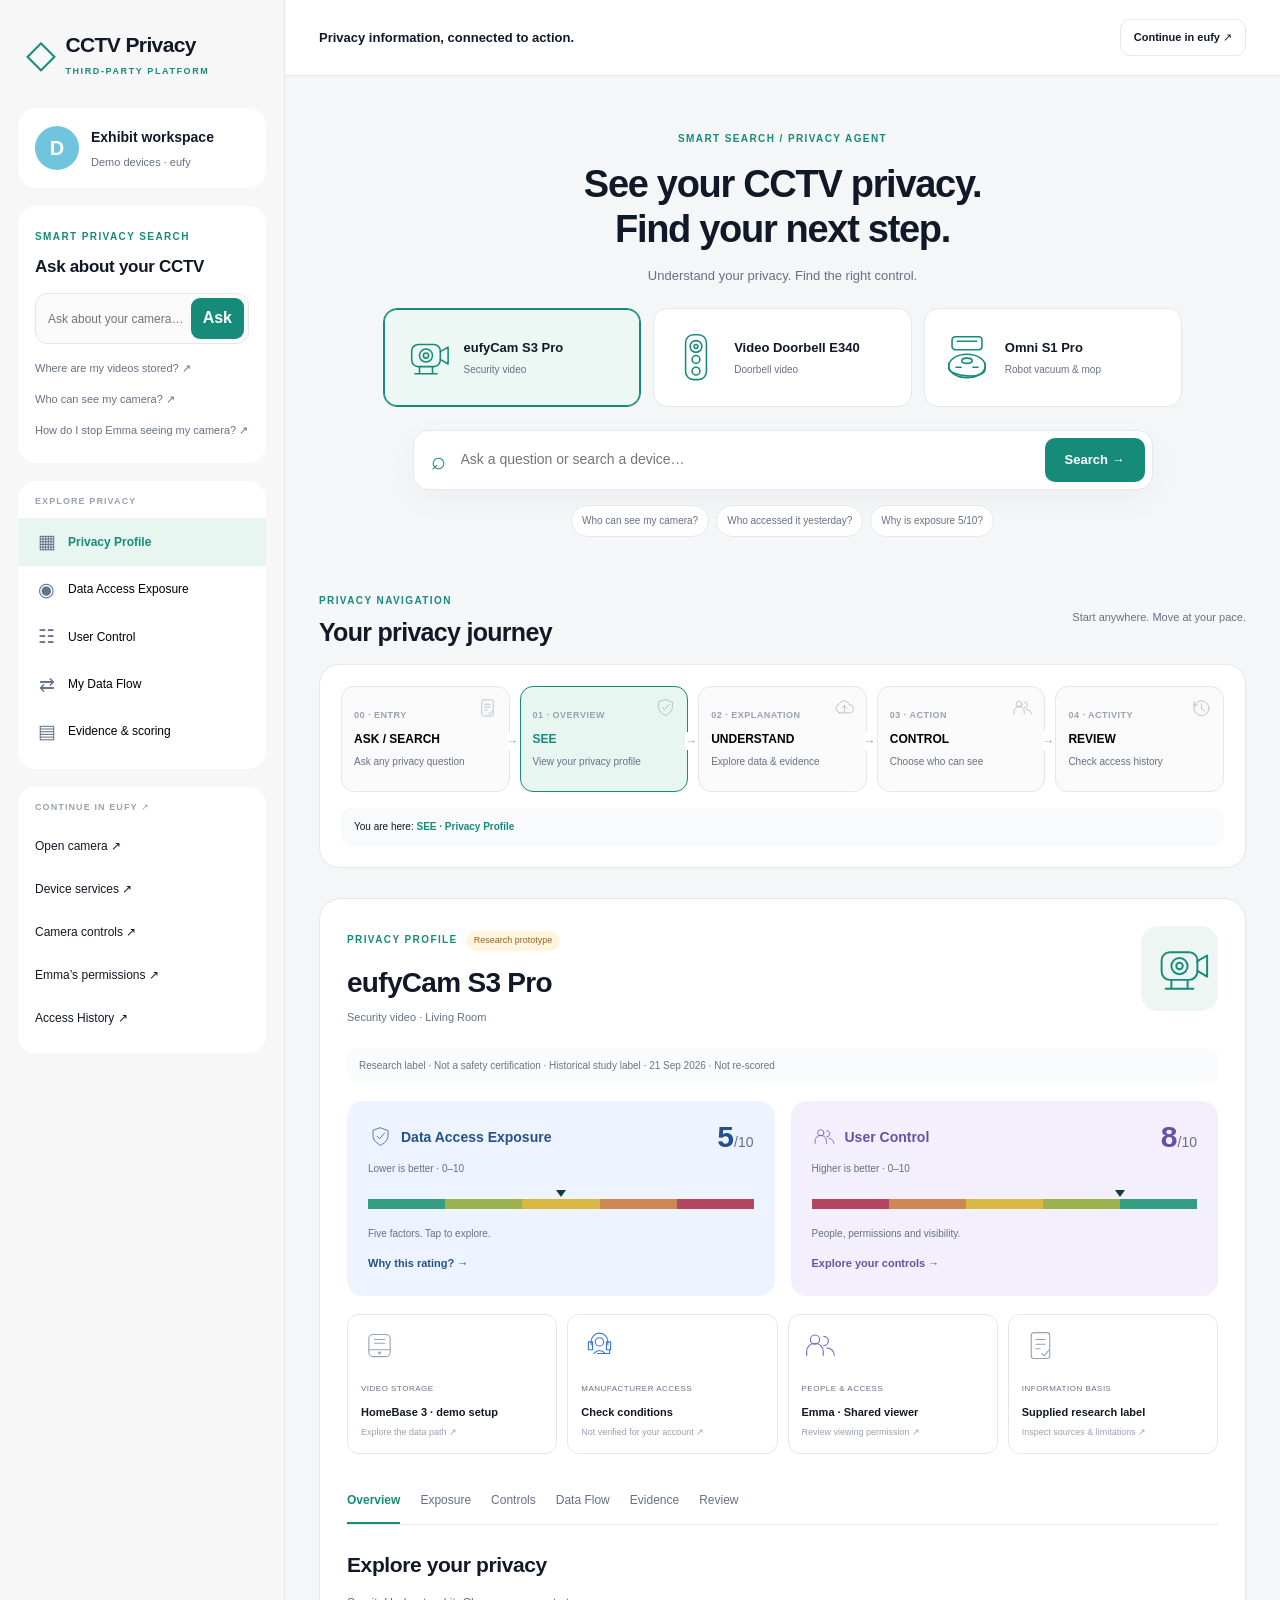
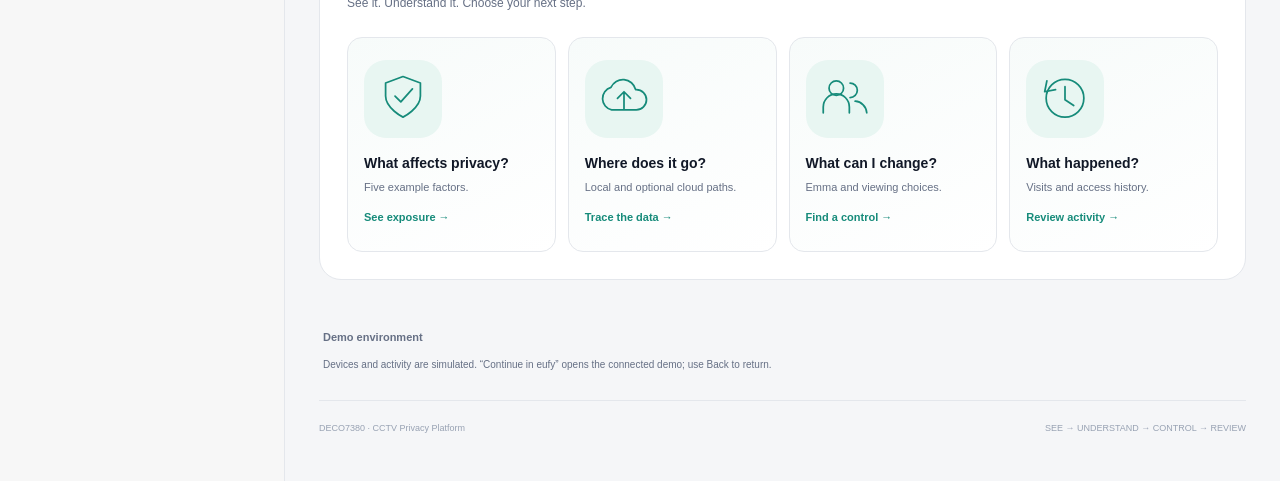
==== commit 32934aa7: "Add three product-specific privacy profiles and reference research labels" ====
--- a/index.html
+++ b/index.html
@@ -1,5 +1,5 @@
 <!doctype html>
-<html lang="en"><head><meta charset="utf-8"><meta name="viewport" content="width=device-width,initial-scale=1"><meta name="theme-color" content="#168b7a"><title>CCTV Privacy Platform · Smart Search</title><link rel="stylesheet" href="privacy/style.css?v=visual1"><script type="module" src="privacy/app.js?v=visual1"></script></head>
+<html lang="en"><head><meta charset="utf-8"><meta name="viewport" content="width=device-width,initial-scale=1"><meta name="theme-color" content="#168b7a"><title>CCTV Privacy Platform · Smart Search</title><link rel="stylesheet" href="privacy/style.css?v=products2"><script type="module" src="privacy/app.js?v=products2"></script></head>
 <body><div class="app-shell">
 <aside class="drawer" aria-label="Platform sidebar">
 <a class="platform-brand" href="./"><span class="brand-symbol" aria-hidden="true">◇</span><span>CCTV Privacy<small>THIRD-PARTY PLATFORM</small></span></a>
@@ -11,12 +11,12 @@
 </aside>
 <div class="main"><header class="topbar"><div><strong>Privacy information, connected to action.</strong></div><a href="agreement/" class="outline-link">Continue in eufy ↗</a></header>
 <main class="page">
-<section class="search-hero"><span class="eyebrow">SMART SEARCH / PRIVACY AGENT</span><h1>See your CCTV privacy.<br>Find your next step.</h1><p>Understand your privacy. Find the right control.</p><form id="search-form" class="main-search" role="search"><span aria-hidden="true">⌕</span><label class="sr-only" for="question">Ask about your CCTV privacy</label><input id="question" type="search" name="q" maxlength="300" placeholder="Ask a question or search a device…" required><button>Search →</button></form><div class="suggestions"><button data-query="Who can see my camera?">Who can see my camera?</button><button data-query="Who accessed my camera yesterday?">Who accessed it yesterday?</button><button data-query="Why is Data Access Exposure 5/10?">Why is exposure 5/10?</button></div></section>
+<section class="search-hero"><span class="eyebrow">SMART SEARCH / PRIVACY AGENT</span><h1>See your CCTV privacy.<br>Find your next step.</h1><p>Understand your privacy. Find the right control.</p><nav id="product-selector" class="product-selector" aria-label="Choose a product"></nav><form id="search-form" class="main-search" role="search"><span aria-hidden="true">⌕</span><label class="sr-only" for="question">Ask about your CCTV privacy</label><input id="question" type="search" name="q" maxlength="300" placeholder="Ask a question or search a device…" required><button>Search →</button></form><div class="suggestions"><button data-query="Who can see my camera?">Who can see my camera?</button><button data-query="Who accessed my camera yesterday?">Who accessed it yesterday?</button><button data-query="Why is Data Access Exposure 5/10?">Why is exposure 5/10?</button></div></section>
 <section id="result" class="agent-response" aria-labelledby="result-title" aria-live="polite" hidden></section>
 <section class="section" aria-labelledby="journey-title"><div class="section-heading"><div><span class="eyebrow">PRIVACY NAVIGATION</span><h2 id="journey-title">Your privacy journey</h2></div><span class="muted">Start anywhere. Move at your pace.</span></div><div class="journey-box"><nav class="journey" aria-label="Privacy journey"><button data-stage="ASK"><small>00 · ENTRY</small><strong>ASK / SEARCH</strong><span>Ask any privacy question</span></button><button data-stage="SEE"><small>01 · OVERVIEW</small><strong>SEE</strong><span>View your privacy profile</span></button><button data-stage="UNDERSTAND"><small>02 · EXPLANATION</small><strong>UNDERSTAND</strong><span>Explore data & evidence</span></button><button data-stage="CONTROL"><small>03 · ACTION</small><strong>CONTROL</strong><span>Choose who can see</span></button><button data-stage="REVIEW"><small>04 · ACTIVITY</small><strong>REVIEW</strong><span>Check access history</span></button></nav><div class="current-location">You are here: <strong id="current-stage">SEE · Privacy Profile</strong></div></div></section>
-<section class="section profile-card" aria-labelledby="profile-title"><div class="profile-header"><div><span class="eyebrow">PRIVACY PROFILE</span><span class="evidence-tag">Research prototype</span><h2 id="profile-title">eufy · Indoor Cam E30</h2><p class="muted">Living Room · Front Door also connected</p></div><span class="camera-icon" aria-hidden="true"><span></span></span></div>
+<section class="section profile-card" aria-labelledby="profile-title"><div class="profile-header"><div><span class="eyebrow">PRIVACY PROFILE</span><span class="evidence-tag">Research prototype</span><h2 id="profile-title">eufyCam S3 Pro</h2><p class="muted" id="profile-subtitle">Security camera · Living Room</p></div><div id="profile-art" aria-hidden="true"></div></div>
 <div class="profile-note">Illustrative research scores · Not official eufy certification.</div>
-<div class="score-grid"><button class="score-card exposure" data-view="exposure"><div class="score-top"><strong>Data Access Exposure</strong><span>5<small>/10</small></span></div><p>Higher score = more potential exposure</p><div class="score-bar"><span style="width:50%"></span></div><p>Five factors. Tap to explore.</p><b>Why this rating? →</b></button><button class="score-card control" data-view="controls"><div class="score-top"><strong>User Control</strong><span>8<small>/10</small></span></div><p>Higher score = more available choices</p><div class="score-bar"><span style="width:80%"></span></div><p>People, permissions and visibility.</p><b>Explore your controls →</b></button></div>
+<div class="score-grid"><button class="score-card exposure" data-view="exposure"><div class="score-top"><strong>Data Access Exposure</strong><span id="exposure-number">5<small>/10</small></span></div><p>Higher score = more potential exposure</p><div class="score-bar"><span style="width:50%"></span></div><p>Five factors. Tap to explore.</p><b>Why this rating? →</b></button><button class="score-card control" data-view="controls"><div class="score-top"><strong>User Control</strong><span id="control-number">8<small>/10</small></span></div><p>Higher score = more available choices</p><div class="score-bar"><span style="width:80%"></span></div><p>People, permissions and visibility.</p><b>Explore your controls →</b></button></div>
 <div class="fact-grid"><button data-view="flow"><small>VIDEO STORAGE</small><strong>Local + optional cloud</strong><span>Example paths, setup dependent ↗</span></button><button data-query="Can eufy support see my videos?"><small>MANUFACTURER ACCESS</small><strong>Check conditions</strong><span>Not verified for your account ↗</span></button><button data-query="Who can see my camera?"><small>PEOPLE & ACCESS</small><strong>Owner + shared viewers</strong><span>Review Emma and James ↗</span></button><button data-view="evidence"><small>INFORMATION BASIS</small><strong>Research-coded example</strong><span>Inspect sources & limitations ↗</span></button></div>
 <nav class="view-tabs" aria-label="Profile details"><button data-view="profile">Overview</button><button data-view="exposure">Exposure</button><button data-view="controls">Controls</button><button data-view="flow">Data Flow</button><button data-view="evidence">Evidence</button><button data-view="review">Review</button></nav><section id="detail" aria-labelledby="detail-title"></section>
 </section><aside class="disclosure"><strong>Demo environment</strong><p>Devices and activity are simulated. “Continue in eufy” opens the connected demo; use Back to return.</p></aside><footer>DECO7380 · CCTV Privacy Platform<span>SEE → UNDERSTAND → CONTROL → REVIEW</span></footer>
--- a/privacy/style.css
+++ b/privacy/style.css
@@ -5,3 +5,5 @@
 @media(max-width:750px){.visual-score{gap:17px;padding:17px}.score-dial{width:90px;height:90px}.score-dial b{font-size:32px}.visual-score h4{font-size:17px}.visual-score .eyebrow{font-size:8px}.visual-score p{font-size:10px}.visual-score>div>small{font-size:9px}.exposure-gallery{gap:9px}.v-scene{height:83px}.exposure-tile{padding:8px 6px 12px}.exposure-tile strong{font-size:10px;min-height:30px}.v-scene>.v-art:first-child{height:57px}.v-scene>.v-art:last-child{height:43px}.people-visuals{gap:10px}.person-card{padding:18px 12px}.person-illustration{width:88px;height:88px}.person-illustration>.v-art{width:73px;height:87px}.person-card .continue{min-width:0;padding:11px 8px}.person-card .continue strong{font-size:10px}.person-card h4{font-size:17px}.visibility-legend{padding:16px 9px}.visibility-modes{gap:4px}.visibility-modes .v-art{width:53px;height:53px}.visibility-modes span:not(.v-art){font-size:9px}.flow-board{height:auto;display:grid;grid-template-columns:1fr 1fr;gap:20px 12px;padding:18px;overflow:visible}.flow-wires,.path-label{display:none}.map-node{position:relative;inset:auto!important;width:auto!important;height:112px;min-width:0}.map-camera{grid-column:1/-1}.map-app{grid-column:1/-1;grid-row:3}.map-copy{grid-column:1/-1;height:62px}.map-camera:after{content:'↓';position:absolute;bottom:-22px;color:#78ad9c}.map-local:after,.map-cloud:after{content:'↓';position:absolute;bottom:-22px;color:#78ad9c}.map-app:after{content:'↓';position:absolute;bottom:-22px;color:#a191b6}.map-copy small{display:block}.map-copy strong{font-size:12px}.flow-inspector{gap:10px}.flow-inspector>.v-art{width:35px}.flow-inspector p{font-size:11px}.flow-inspector .continue{margin-left:0;flex-basis:100%;max-width:none}.visual-overview,.evidence-visuals{gap:10px}.visual-card{padding:17px 13px}.visual-card>.v-art{height:68px;width:68px}.visual-card h4{font-size:12px}.evidence-card{padding:17px 11px}.evidence-card .v-art{height:65px;width:65px}.timeline-visit{gap:10px}.timeline-visit>.v-art{width:44px;height:44px}.timeline-visit>time{font-size:12px}.visual-timeline{padding:9px 13px}.visit-kind{padding:7px}.visit-kind>.v-art{display:none}.answer-visual{gap:11px}.answer-visual>.v-art{width:47px;height:47px;padding:6px}.answer-visual h2{font-size:17px}.answer-visual .answer-summary{font-size:12px}.rating-scale{gap:9px}.rating-scale>div{font-size:9px}.continue .action-label strong{font-size:11px}}
 
 .fact-grid>button>.v-art{width:37px;height:37px;display:flex;margin-bottom:9px}.fact-grid>button:nth-child(2)>.v-art{color:#3977cd}.fact-grid>button:nth-child(3)>.v-art{color:#7862c6}.score-top>strong{display:flex;align-items:center;gap:8px}.score-top>strong>.v-art{width:25px;height:25px;color:inherit}.journey>button>.v-art{position:absolute;right:10px;top:10px;width:23px;height:23px;opacity:.55}.journey>button>small{padding-right:20px;display:block}.path-copy{top:96%;left:64%}@media(max-width:750px){.score-top>strong>.v-art{display:none}.journey>button>.v-art{width:26px;height:26px}.journey>button:first-child>.v-art{top:20px;right:18px}.fact-grid>button>.v-art{width:32px;height:32px}}
+.product-selector{display:grid;grid-template-columns:repeat(3,minmax(0,1fr));gap:12px;margin:22px auto 16px;max-width:800px}.product-choice{background:white;border:1px solid var(--border);border-radius:14px;text-align:left;padding:16px;display:grid;grid-template-columns:52px 1fr;column-gap:12px;align-items:center;color:var(--text)}.product-choice>.v-art{grid-row:1/3;width:52px;height:65px}.product-choice strong{font-size:13px;align-self:end}.product-choice small{font-size:10px;color:var(--soft);align-self:start;margin-top:4px}.product-choice[aria-pressed=true]{border-color:var(--green);background:#edf7f3;box-shadow:0 0 0 1px var(--green) inset}#profile-art>.v-art{width:77px;height:85px;padding:6px;border-radius:17px;background:#eef6f3}.score-top>.unrated{font-size:17px;letter-spacing:-.3px}.cleaning-flow{display:grid;grid-template-columns:repeat(3,1fr);gap:18px;margin:22px 0}.cleaning-flow>article{position:relative}.cleaning-flow>article:not(:last-child):after{content:'→';position:absolute;right:-15px;top:40%;color:var(--green);z-index:1}.people-visuals>.person-card:only-child{grid-column:1/-1;max-width:440px;width:100%;justify-self:center}.exposure-tile>small{font-size:10px;color:var(--soft);display:block;margin-top:12px}@media(max-width:1100px){.product-choice{grid-template-columns:1fr;text-align:center;justify-items:center;padding:13px 9px}.product-choice>.v-art{grid-row:auto;width:49px;height:55px;margin-bottom:8px}.product-choice strong{font-size:11px}.product-choice small{font-size:9px}}@media(max-width:550px){.product-selector{gap:7px}.product-choice{padding:12px 6px}.product-choice strong{font-size:10px}.product-choice small{font-size:8px}.product-choice>.v-art{width:42px;height:48px}.cleaning-flow{grid-template-columns:1fr;gap:18px}.cleaning-flow>article:not(:last-child):after{content:'↓';right:48%;top:auto;bottom:-20px}}
+.research-track{position:relative!important;height:10px!important;margin:22px 0 17px!important;border-radius:0!important;overflow:visible!important}.exposure-track{background:linear-gradient(90deg,#349c80 0 20%,#9bb24e 20% 40%,#d8b944 40% 60%,#cd8752 60% 80%,#b34661 80% 100%)!important}.control-track{background:linear-gradient(90deg,#b34661 0 20%,#cd8752 20% 40%,#d8b944 40% 60%,#9bb24e 60% 80%,#349c80 80% 100%)!important}.research-track>.research-marker{position:absolute;top:-9px;transform:translateX(-50%);width:0!important;height:0!important;background:none!important;border-left:5px solid transparent;border-right:5px solid transparent;border-top:7px solid #173b35;border-radius:0!important}.research-track>.research-range{position:absolute;top:-4px;height:18px!important;border:1px solid #527380;background:repeating-linear-gradient(90deg,#fff 0 5px,#b9cccb 5px 7px)!important;border-radius:0!important}.research-range:before,.research-range:after{content:'';position:absolute;top:-10px;border-left:4px solid transparent;border-right:4px solid transparent;border-top:6px solid #173b35}.research-range:before{left:-4px}.research-range:after{right:-4px}
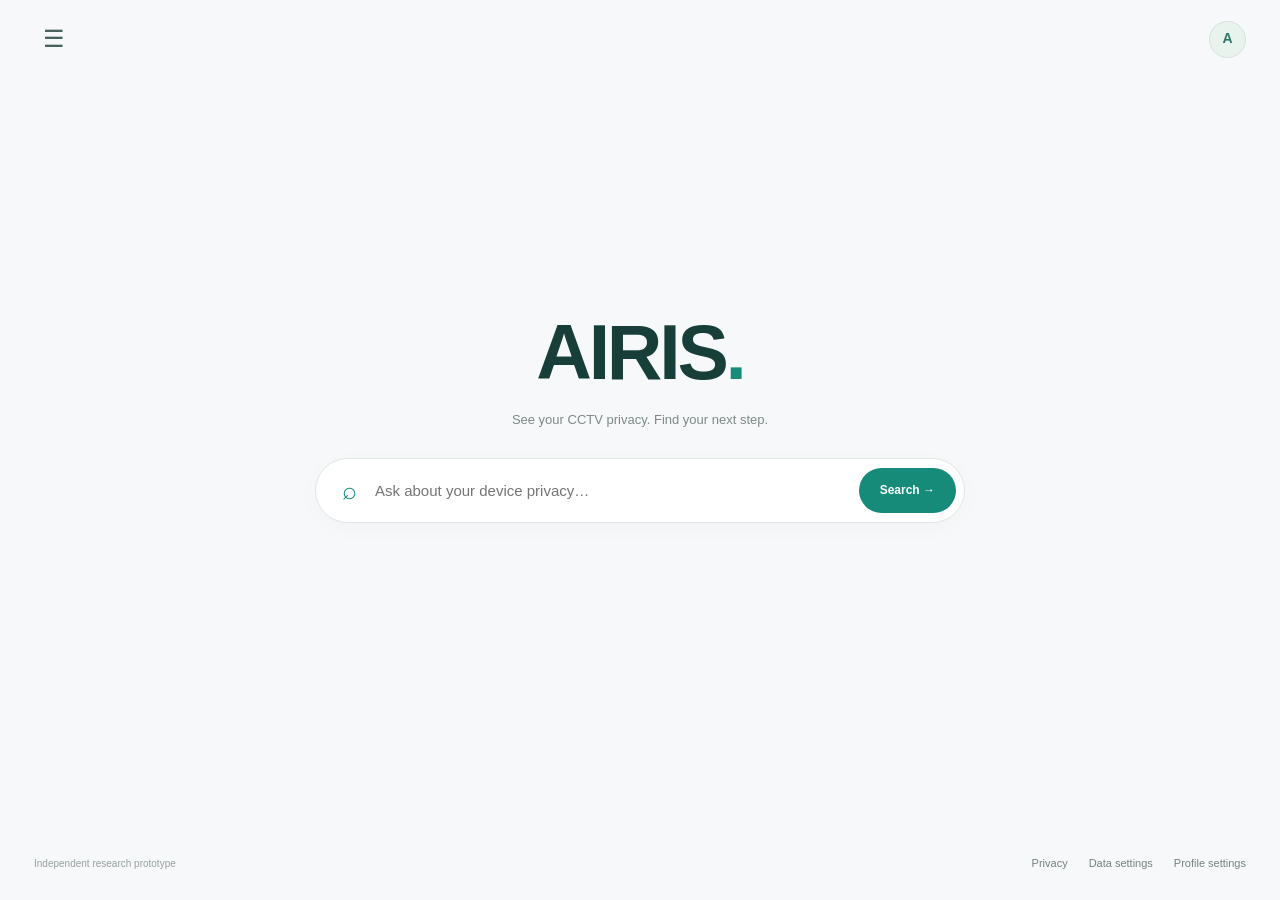
==== commit 21838123: "Build AIRIS search-first entry with model drawer and website settings" ====
--- a/index.html
+++ b/index.html
@@ -1,23 +1,19 @@
 <!doctype html>
-<html lang="en"><head><meta charset="utf-8"><meta name="viewport" content="width=device-width,initial-scale=1"><meta name="theme-color" content="#168b7a"><title>CCTV Privacy Platform · Smart Search</title><link rel="stylesheet" href="privacy/style.css?v=products2"><script type="module" src="privacy/app.js?v=products2"></script></head>
-<body><div class="app-shell">
-<aside class="drawer" aria-label="Platform sidebar">
-<a class="platform-brand" href="./"><span class="brand-symbol" aria-hidden="true">◇</span><span>CCTV Privacy<small>THIRD-PARTY PLATFORM</small></span></a>
-<div class="account-card"><span class="avatar">D</span><div><strong>Exhibit workspace</strong><small>Demo devices · eufy</small></div></div>
-<section class="agent-box"><span class="eyebrow">SMART PRIVACY SEARCH</span><h2>Ask about your CCTV</h2><form class="drawer-search" id="side-search" role="search"><label class="sr-only" for="side-question">Search from sidebar</label><input id="side-question" placeholder="Ask about your camera…" maxlength="300" required><button>Ask</button></form><button class="quick-question" data-query="Where are my videos stored?">Where are my videos stored? ↗</button><button class="quick-question" data-query="Who can see my camera?">Who can see my camera? ↗</button><button class="quick-question" data-query="How do I stop Emma seeing my camera?">How do I stop Emma seeing my camera? ↗</button></section>
-<nav class="menu-group" aria-label="Third-party information"><span class="menu-label">EXPLORE PRIVACY</span><button class="menu-item" data-view="profile"><span aria-hidden="true">▦</span>Privacy Profile</button><button class="menu-item" data-view="exposure"><span aria-hidden="true">◉</span>Data Access Exposure</button><button class="menu-item" data-view="controls"><span aria-hidden="true">☷</span>User Control</button><button class="menu-item" data-view="flow"><span aria-hidden="true">⇄</span>My Data Flow</button><button class="menu-item" data-view="evidence"><span aria-hidden="true">▤</span>Evidence & scoring</button></nav>
-<nav class="menu-group" aria-label="Connected eufy actions"><span class="menu-label">CONTINUE IN EUFY ↗</span><a class="menu-item" href="prototype/#events/access"><span aria-hidden="true">◷</span>Access History <b>↗</b></a><a class="menu-item" href="prototype/#events/permissions/emma"><span aria-hidden="true">♧</span>Emma’s permissions <b>↗</b></a><a class="menu-item" href="prototype/#events/permissions/james"><span aria-hidden="true">♧</span>James’s permissions <b>↗</b></a><a class="menu-item" href="prototype/#services"><span aria-hidden="true">◇</span>Services <b>↗</b></a></nav>
-
-</aside>
-<div class="main"><header class="topbar"><div><strong>Privacy information, connected to action.</strong></div><a href="agreement/" class="outline-link">Continue in eufy ↗</a></header>
-<main class="page">
-<section class="search-hero"><span class="eyebrow">SMART SEARCH / PRIVACY AGENT</span><h1>See your CCTV privacy.<br>Find your next step.</h1><p>Understand your privacy. Find the right control.</p><nav id="product-selector" class="product-selector" aria-label="Choose a product"></nav><form id="search-form" class="main-search" role="search"><span aria-hidden="true">⌕</span><label class="sr-only" for="question">Ask about your CCTV privacy</label><input id="question" type="search" name="q" maxlength="300" placeholder="Ask a question or search a device…" required><button>Search →</button></form><div class="suggestions"><button data-query="Who can see my camera?">Who can see my camera?</button><button data-query="Who accessed my camera yesterday?">Who accessed it yesterday?</button><button data-query="Why is Data Access Exposure 5/10?">Why is exposure 5/10?</button></div></section>
+<html lang="en"><head><meta charset="utf-8"><meta name="viewport" content="width=device-width,initial-scale=1"><meta name="theme-color" content="#168b7a"><meta name="description" content="AIRIS helps you understand your smart-home privacy and find the right device controls."><title>AIRIS · Privacy Search</title><link rel="stylesheet" href="privacy/style.css?v=airis1"><script type="module" src="privacy/app.js?v=airis1"></script></head>
+<body data-page="home">
+<header class="airis-header"><div class="airis-header-left"><button id="nav-toggle" class="nav-icon" aria-label="Open navigation" aria-expanded="false" aria-controls="airis-drawer">☰</button><a class="airis-wordmark" href="./" data-home>AIRIS<span class="brand-dot">.</span></a></div><button id="profile-button" class="profile-button" aria-label="Profile settings">A</button></header>
+<button id="drawer-backdrop" class="drawer-backdrop" aria-label="Close navigation" hidden></button>
+<aside id="airis-drawer" class="airis-drawer" role="dialog" aria-modal="true" aria-label="AIRIS navigation" hidden><div class="drawer-heading"><a href="./" class="airis-wordmark" data-home>AIRIS<span class="brand-dot">.</span></a><button id="drawer-close" class="nav-icon" aria-label="Close navigation">×</button></div><button class="drawer-home" data-home>⌕ <span>Search</span></button><details id="profiles-menu" class="drawer-accordion"><summary><span>◈</span> Privacy Profile <b>⌄</b></summary><nav id="profile-links" aria-label="Product privacy profiles"></nav></details><details id="guides-menu" class="drawer-accordion"><summary><span>✧</span> Popular model guide <b>⌄</b></summary><nav id="guide-links" aria-label="Popular model guides"></nav></details><div class="drawer-settings"><span class="menu-label">AIRIS SETTINGS</span><button data-settings="privacy">Privacy</button><button data-settings="data">Data settings</button><button data-settings="profile">Profile settings</button></div><p class="drawer-footer">Independent privacy guidance</p></aside>
+<div id="airis-content"><main class="airis-main" id="main-content">
+<section class="search-hero" id="search-hero"><h1>AIRIS<span class="brand-dot">.</span></h1><p class="airis-tagline">See your CCTV privacy. Find your next step.</p><form id="search-form" class="main-search" role="search"><span aria-hidden="true">⌕</span><label class="sr-only" for="question">Ask AIRIS about your privacy</label><input id="question" type="search" maxlength="300" placeholder="Ask about your device privacy…" required autocomplete="off"><button aria-label="Search AIRIS">Search →</button></form></section>
+<section id="guide-page" class="guide-page" aria-labelledby="guide-title" hidden><span class="eyebrow">POPULAR MODEL GUIDE</span><h2 id="guide-title" tabindex="-1">What would you like to know?</h2><nav id="guide-products" class="product-selector" aria-label="Choose a model guide"></nav><div id="guide-prompts" class="guide-prompts"></div><p class="guide-note">Explore a model, ask a question, then continue in eufy when you’re ready.</p></section>
 <section id="result" class="agent-response" aria-labelledby="result-title" aria-live="polite" hidden></section>
-<section class="section" aria-labelledby="journey-title"><div class="section-heading"><div><span class="eyebrow">PRIVACY NAVIGATION</span><h2 id="journey-title">Your privacy journey</h2></div><span class="muted">Start anywhere. Move at your pace.</span></div><div class="journey-box"><nav class="journey" aria-label="Privacy journey"><button data-stage="ASK"><small>00 · ENTRY</small><strong>ASK / SEARCH</strong><span>Ask any privacy question</span></button><button data-stage="SEE"><small>01 · OVERVIEW</small><strong>SEE</strong><span>View your privacy profile</span></button><button data-stage="UNDERSTAND"><small>02 · EXPLANATION</small><strong>UNDERSTAND</strong><span>Explore data & evidence</span></button><button data-stage="CONTROL"><small>03 · ACTION</small><strong>CONTROL</strong><span>Choose who can see</span></button><button data-stage="REVIEW"><small>04 · ACTIVITY</small><strong>REVIEW</strong><span>Check access history</span></button></nav><div class="current-location">You are here: <strong id="current-stage">SEE · Privacy Profile</strong></div></div></section>
-<section class="section profile-card" aria-labelledby="profile-title"><div class="profile-header"><div><span class="eyebrow">PRIVACY PROFILE</span><span class="evidence-tag">Research prototype</span><h2 id="profile-title">eufyCam S3 Pro</h2><p class="muted" id="profile-subtitle">Security camera · Living Room</p></div><div id="profile-art" aria-hidden="true"></div></div>
+<section id="product-page" class="section profile-card" hidden aria-labelledby="profile-title"><div class="product-page-nav"><button id="product-back" class="text-button">← Search AIRIS</button><a id="product-handoff" class="outline-link">Continue in eufy ↗</a></div><div class="profile-header"><div><span class="eyebrow">PRIVACY PROFILE</span><span class="evidence-tag">Research prototype</span><h1 id="profile-title">eufyCam S3 Pro</h1><p class="muted" id="profile-subtitle">Security camera · Living Room</p></div><div id="profile-art" aria-hidden="true"></div></div>
 <div class="profile-note">Illustrative research scores · Not official eufy certification.</div>
 <div class="score-grid"><button class="score-card exposure" data-view="exposure"><div class="score-top"><strong>Data Access Exposure</strong><span id="exposure-number">5<small>/10</small></span></div><p>Higher score = more potential exposure</p><div class="score-bar"><span style="width:50%"></span></div><p>Five factors. Tap to explore.</p><b>Why this rating? →</b></button><button class="score-card control" data-view="controls"><div class="score-top"><strong>User Control</strong><span id="control-number">8<small>/10</small></span></div><p>Higher score = more available choices</p><div class="score-bar"><span style="width:80%"></span></div><p>People, permissions and visibility.</p><b>Explore your controls →</b></button></div>
 <div class="fact-grid"><button data-view="flow"><small>VIDEO STORAGE</small><strong>Local + optional cloud</strong><span>Example paths, setup dependent ↗</span></button><button data-query="Can eufy support see my videos?"><small>MANUFACTURER ACCESS</small><strong>Check conditions</strong><span>Not verified for your account ↗</span></button><button data-query="Who can see my camera?"><small>PEOPLE & ACCESS</small><strong>Owner + shared viewers</strong><span>Review Emma and James ↗</span></button><button data-view="evidence"><small>INFORMATION BASIS</small><strong>Research-coded example</strong><span>Inspect sources & limitations ↗</span></button></div>
 <nav class="view-tabs" aria-label="Profile details"><button data-view="profile">Overview</button><button data-view="exposure">Exposure</button><button data-view="controls">Controls</button><button data-view="flow">Data Flow</button><button data-view="evidence">Evidence</button><button data-view="review">Review</button></nav><section id="detail" aria-labelledby="detail-title"></section>
-</section><aside class="disclosure"><strong>Demo environment</strong><p>Devices and activity are simulated. “Continue in eufy” opens the connected demo; use Back to return.</p></aside><footer>DECO7380 · CCTV Privacy Platform<span>SEE → UNDERSTAND → CONTROL → REVIEW</span></footer>
-</main></div></div><noscript><p>Enable JavaScript for search. <a href="prototype/#events/access">Continue in eufy · Access History</a></p></noscript></body></html>
+</section>
+<section id="settings-page" class="settings-page" aria-labelledby="settings-title" hidden><button id="settings-back" class="text-button">← Search AIRIS</button><h1 id="settings-title" tabindex="-1">Settings</h1><nav class="settings-tabs" aria-label="AIRIS settings"><button data-settings="privacy">Privacy</button><button data-settings="data">Data settings</button><button data-settings="profile">Profile settings</button></nav><div id="settings-content"></div><p id="settings-status" role="status" aria-live="polite"></p></section>
+</main><footer class="airis-footer"><span>Independent research prototype</span><nav aria-label="Website settings"><button data-settings="privacy">Privacy</button><button data-settings="data">Data settings</button><button data-settings="profile">Profile settings</button></nav></footer></div>
+<noscript><p>AIRIS search needs JavaScript. <a href="prototype/">Open the eufy demo</a>.</p></noscript></body></html>
--- a/privacy/style.css
+++ b/privacy/style.css
@@ -7,3 +7,6 @@
 .fact-grid>button>.v-art{width:37px;height:37px;display:flex;margin-bottom:9px}.fact-grid>button:nth-child(2)>.v-art{color:#3977cd}.fact-grid>button:nth-child(3)>.v-art{color:#7862c6}.score-top>strong{display:flex;align-items:center;gap:8px}.score-top>strong>.v-art{width:25px;height:25px;color:inherit}.journey>button>.v-art{position:absolute;right:10px;top:10px;width:23px;height:23px;opacity:.55}.journey>button>small{padding-right:20px;display:block}.path-copy{top:96%;left:64%}@media(max-width:750px){.score-top>strong>.v-art{display:none}.journey>button>.v-art{width:26px;height:26px}.journey>button:first-child>.v-art{top:20px;right:18px}.fact-grid>button>.v-art{width:32px;height:32px}}
 .product-selector{display:grid;grid-template-columns:repeat(3,minmax(0,1fr));gap:12px;margin:22px auto 16px;max-width:800px}.product-choice{background:white;border:1px solid var(--border);border-radius:14px;text-align:left;padding:16px;display:grid;grid-template-columns:52px 1fr;column-gap:12px;align-items:center;color:var(--text)}.product-choice>.v-art{grid-row:1/3;width:52px;height:65px}.product-choice strong{font-size:13px;align-self:end}.product-choice small{font-size:10px;color:var(--soft);align-self:start;margin-top:4px}.product-choice[aria-pressed=true]{border-color:var(--green);background:#edf7f3;box-shadow:0 0 0 1px var(--green) inset}#profile-art>.v-art{width:77px;height:85px;padding:6px;border-radius:17px;background:#eef6f3}.score-top>.unrated{font-size:17px;letter-spacing:-.3px}.cleaning-flow{display:grid;grid-template-columns:repeat(3,1fr);gap:18px;margin:22px 0}.cleaning-flow>article{position:relative}.cleaning-flow>article:not(:last-child):after{content:'→';position:absolute;right:-15px;top:40%;color:var(--green);z-index:1}.people-visuals>.person-card:only-child{grid-column:1/-1;max-width:440px;width:100%;justify-self:center}.exposure-tile>small{font-size:10px;color:var(--soft);display:block;margin-top:12px}@media(max-width:1100px){.product-choice{grid-template-columns:1fr;text-align:center;justify-items:center;padding:13px 9px}.product-choice>.v-art{grid-row:auto;width:49px;height:55px;margin-bottom:8px}.product-choice strong{font-size:11px}.product-choice small{font-size:9px}}@media(max-width:550px){.product-selector{gap:7px}.product-choice{padding:12px 6px}.product-choice strong{font-size:10px}.product-choice small{font-size:8px}.product-choice>.v-art{width:42px;height:48px}.cleaning-flow{grid-template-columns:1fr;gap:18px}.cleaning-flow>article:not(:last-child):after{content:'↓';right:48%;top:auto;bottom:-20px}}
 .research-track{position:relative!important;height:10px!important;margin:22px 0 17px!important;border-radius:0!important;overflow:visible!important}.exposure-track{background:linear-gradient(90deg,#349c80 0 20%,#9bb24e 20% 40%,#d8b944 40% 60%,#cd8752 60% 80%,#b34661 80% 100%)!important}.control-track{background:linear-gradient(90deg,#b34661 0 20%,#cd8752 20% 40%,#d8b944 40% 60%,#9bb24e 60% 80%,#349c80 80% 100%)!important}.research-track>.research-marker{position:absolute;top:-9px;transform:translateX(-50%);width:0!important;height:0!important;background:none!important;border-left:5px solid transparent;border-right:5px solid transparent;border-top:7px solid #173b35;border-radius:0!important}.research-track>.research-range{position:absolute;top:-4px;height:18px!important;border:1px solid #527380;background:repeating-linear-gradient(90deg,#fff 0 5px,#b9cccb 5px 7px)!important;border-radius:0!important}.research-range:before,.research-range:after{content:'';position:absolute;top:-10px;border-left:4px solid transparent;border-right:4px solid transparent;border-top:6px solid #173b35}.research-range:before{left:-4px}.research-range:after{right:-4px}
+/* AIRIS: search-first entry; device information lives on product pages. */
+body{background:#f7f8fa}button,a,input,select,summary{touch-action:manipulation}.airis-header{height:78px;padding:0 34px;display:flex;align-items:center;justify-content:space-between;background:transparent}.airis-header-left{display:flex;align-items:center;gap:19px}.airis-wordmark{font-weight:800;letter-spacing:-1px;font-size:25px;color:#193c39}.brand-dot{color:#168b7a}.nav-icon{display:grid;place-items:center;border:0;background:transparent;color:#48625e;width:40px;height:40px;font-size:24px;border-radius:50%}.nav-icon:hover{background:#eaf0ed}.profile-button{width:37px;height:37px;border:1px solid #d5e3dc;background:#e9f3ee;color:#2e7768;border-radius:50%;font-weight:750;font-size:14px}.airis-main{width:calc(100% - 48px);max-width:1080px;margin:0 auto;flex:1}.airis-content,#airis-content{display:flex;flex-direction:column;min-height:calc(100vh - 78px)}body[data-page=home] .airis-header .airis-wordmark{visibility:hidden}body[data-page=home] .airis-main{max-width:none;width:100%;display:flex;align-items:center;justify-content:center}.search-hero{width:100%;max-width:760px;margin:0 auto;padding:34px 0;text-align:center}.search-hero h1{font-size:66px;font-weight:800;letter-spacing:-3.2px;line-height:1.05;margin:0 0 17px;color:#173e38}.search-hero .airis-tagline{font-size:13px;line-height:1.6;color:#7c8985;margin:0 0 27px}.main-search{max-width:650px;border-radius:35px;padding:7px 8px 7px 16px;box-shadow:0 5px 24px #183d3306;margin:0 auto;border-color:#dfe5e2}.main-search:focus-within{border-color:#8bbdaf;box-shadow:0 5px 25px #183d330b}.main-search input{padding:13px 8px;font-size:15px;outline:none}.main-search>span{font-size:25px}.main-search button{border-radius:27px;padding:13px 21px;font-size:12px}.main-search input:focus-visible{outline:none}body[data-page=home] .search-hero{padding:0 24px 70px}body[data-page=home] .search-hero h1{font-size:77px}.airis-footer{max-width:none;border:0;padding:23px 34px;display:flex;justify-content:space-between;align-items:center;font-size:10px;color:#95a09b;gap:15px;background:transparent}.airis-footer nav{display:flex;gap:21px}.airis-footer button{border:0;background:transparent;color:#73827a;font-size:11px;padding:5px 0}.airis-footer button:hover{color:#168b7a}.drawer-backdrop{position:fixed;inset:0;z-index:1000;border:0;background:#15332d38;width:100%;height:100%;padding:0}.airis-drawer{position:fixed;left:0;top:0;bottom:0;z-index:1001;width:310px;max-width:87vw;overflow:auto;background:#fff;padding:24px 20px;box-shadow:8px 0 30px #163b2f0a;display:flex;flex-direction:column}.drawer-heading{display:flex;align-items:center;justify-content:space-between;margin-bottom:25px}.drawer-heading .airis-wordmark{font-size:26px}.drawer-heading .nav-icon{font-size:29px}.drawer-home{border:0;background:#edf6f1;color:#227562;border-radius:10px;display:flex;align-items:center;gap:13px;padding:13px 15px;text-align:left;font-weight:650;font-size:15px;margin:0 0 15px}.drawer-home>span{font-size:13px}.drawer-accordion{border:0;border-bottom:1px solid #eef1ef;border-radius:0;padding:0;margin:0}.drawer-accordion>summary{display:flex;align-items:center;gap:12px;padding:16px 10px;font-size:13px;font-weight:650;list-style:none;color:#38514b}.drawer-accordion>summary::-webkit-details-marker{display:none}.drawer-accordion>summary>span{font-size:19px;width:21px;text-align:center;color:#5a8d7d}.drawer-accordion>summary>b{margin-left:auto;font-size:15px;color:#8c9d94;font-weight:400}.drawer-accordion[open]>summary>b{transform:rotate(180deg)}.drawer-accordion>nav{padding:0 0 12px 12px}.drawer-product,.drawer-accordion .product-choice{display:flex;align-items:center;gap:9px;background:transparent;border:0;width:100%;border-radius:9px;padding:11px 8px;text-align:left;color:#60746b;box-shadow:none;min-height:51px}.drawer-product .v-art,.drawer-accordion .product-choice .v-art{width:34px;height:34px;grid-row:auto;margin:0}.drawer-product strong,.drawer-accordion .product-choice strong{font-size:11px;font-weight:550}.drawer-accordion .product-choice small{display:none}.drawer-product[aria-current=page]{color:#168b7a;background:#edf7f1}.drawer-settings{margin-top:28px;padding:0 10px}.drawer-settings .menu-label{padding:0 0 12px;font-size:9px;letter-spacing:1.4px;color:#a1aca6}.drawer-settings button{display:block;border:0;background:transparent;font-size:12px;color:#65796e;padding:11px 0;text-align:left;width:100%}.drawer-settings [aria-current=page]{color:#168b7a;font-weight:700}.drawer-footer{margin:auto 0 0;padding:30px 10px 0;color:#a3afa7;font-size:10px}.nav-open{overflow:hidden}body[data-page=search] .search-hero,body[data-page=guide] .search-hero{padding:22px 0 30px}body[data-page=search] .search-hero h1,body[data-page=guide] .search-hero h1{font-size:35px;letter-spacing:-1.2px;margin-bottom:9px}body[data-page=search] .airis-tagline,body[data-page=guide] .airis-tagline{font-size:11px;margin-bottom:19px}.agent-response{margin:0 auto 30px;max-width:900px;padding:28px;border-color:#dfe8e3;box-shadow:none}.answer-context{display:flex;align-items:center;gap:8px;color:#608475;font-size:10px;padding-bottom:16px}.answer-context .v-art{width:27px;height:27px}.answer-context .text-button{margin-left:auto;padding:0;font-size:10px}.agent-response>.eyebrow{font-size:9px}.answer-visual h2{font-size:22px}.answer-visual .answer-summary{font-size:13px}.answer-visual>.v-art{width:57px;height:57px}.product-page-nav{display:flex;align-items:center;justify-content:space-between;gap:14px;border-bottom:1px solid #edf0ee;padding-bottom:20px;margin-bottom:25px}.product-page-nav .text-button{padding:0;color:#70847a}.profile-card{margin:12px auto 30px;max-width:1040px}.profile-header h1{font-size:28px;line-height:1.3;letter-spacing:-.7px;margin:10px 0 0}.guide-page{margin:0 auto 35px;padding:30px 32px;background:#fff;border:1px solid #e2e8e4;border-radius:20px;max-width:900px}.guide-page h2{font-size:24px;line-height:1.4;letter-spacing:-.7px;margin:6px 0 22px}.guide-page .product-selector{margin:0 0 23px;max-width:none}.guide-prompts{display:grid;gap:9px}.guide-prompts button{text-align:left;border:1px solid #e2e9e4;background:#fafcfb;border-radius:10px;padding:13px 16px;font-size:12px;color:#4c6d5c}.guide-note{font-size:10px;color:#95a39a;margin:18px 0 0}.settings-page{max-width:850px;padding:30px 34px;background:white;border:1px solid #e0e7e2;border-radius:20px;margin:22px auto 40px}.settings-page>h1{font-size:29px;letter-spacing:-.9px;margin:19px 0 24px;font-weight:650}.settings-page>.text-button{padding:0;font-size:11px;color:#74857b}.settings-tabs{display:flex;gap:25px;border-bottom:1px solid var(--border);margin-bottom:27px}.settings-tabs button{border:0;border-bottom:2px solid transparent;background:white;padding:0 0 13px;font-size:12px;color:#7a8b80}.settings-tabs [aria-current=page]{border-color:#168b7a;color:#168b7a;font-weight:650}.privacy-setting-cards{display:grid;grid-template-columns:repeat(3,1fr);gap:12px;margin-bottom:25px}.setting-card{border:1px solid #e5eae7;border-radius:13px;padding:19px 15px;background:#fcfdfc}.setting-card>.v-art{height:46px;width:46px;margin-bottom:12px}.setting-card h3{font-size:13px;margin:0 0 8px}.setting-card p{font-size:11px;color:#7b8b80;line-height:1.8;margin:0}.settings-intro{font-size:12px;color:#7b8b80;line-height:1.9;margin:0 0 23px;max-width:620px}.airis-toggle-row{display:flex;align-items:center;justify-content:space-between;gap:24px;border:1px solid #e2e9e4;border-radius:12px;padding:20px;margin-bottom:19px}.airis-toggle-row strong{font-size:13px;font-weight:650}.airis-toggle-row small{font-size:11px;color:#809185;display:block;margin-top:5px}.airis-toggle-row input{appearance:none;width:39px;height:23px;flex-shrink:0;background:#dfe5e1;border-radius:20px;position:relative;margin:0;cursor:pointer}.airis-toggle-row input:before{content:'';position:absolute;left:3px;top:3px;width:17px;height:17px;border-radius:50%;background:#fff;box-shadow:0 1px 3px #0001}.airis-toggle-row input:checked{background:#168b7a}.airis-toggle-row input:checked:before{left:19px}.history-box{padding:5px 0 23px}.history-box h3{font-size:14px;margin:10px 0}.history-box p{color:#98a69d;font-size:12px}.history-box button{display:block;width:100%;padding:12px 0;border:0;background:white;border-bottom:1px solid #edf0ee;text-align:left;font-size:12px;color:#4f7765}.settings-actions{display:flex;gap:12px;flex-wrap:wrap}.primary-button,.secondary-button{padding:12px 18px;border-radius:9px;font-size:11px;font-weight:650;border:1px solid #168b7a;background:#168b7a;color:white}.secondary-button{background:white;color:#60756a;border-color:#dce5df}.secondary-button:disabled{opacity:.4;cursor:default}.profile-settings-form{display:grid;grid-template-columns:1fr;max-width:470px;gap:9px}.profile-settings-form>label{font-size:12px;font-weight:650;color:#5d7366}.profile-settings-form>input,.profile-settings-form>select{border:1px solid #dae4dc;border-radius:9px;padding:12px 13px;color:#3f5f4d;background:#fcfdfc;font-size:13px;margin-bottom:13px;min-width:0}.profile-settings-form>button{justify-self:start}.settings-page #settings-status{font-size:11px;color:#168b7a;line-height:1.8;margin-top:17px}.settings-page details{background:#fafcfb}.settings-page details summary{font-size:12px}.settings-page details p{font-size:11px}html[data-reduced-motion=true] *{scroll-behavior:auto!important;animation:none!important;transition:none!important}
+@media(max-width:750px){.airis-header{height:68px;padding:0 18px}.airis-main{width:calc(100% - 28px)}#airis-content{min-height:calc(100vh - 68px)}body[data-page=home] .search-hero{padding:0 22px 80px}body[data-page=home] .search-hero h1{font-size:65px}.search-hero .airis-tagline{font-size:11px}.main-search{padding:5px 6px 5px 10px}.main-search input{font-size:12px;padding:13px 3px}.main-search button{font-size:10px;padding:12px 15px}.main-search>span{font-size:23px;padding:0 7px}.airis-footer{padding:15px 21px;flex-wrap:wrap;gap:10px;font-size:9px}.airis-footer nav{gap:19px}.airis-footer button{font-size:10px}.agent-response{padding:21px 18px}.answer-context{font-size:9px}.answer-visual h2{font-size:18px}.answer-visual>.v-art{width:43px;height:43px}.answer-visual .answer-summary{font-size:12px}.product-page-nav{margin-bottom:20px;padding-bottom:16px}.product-page-nav .outline-link{font-size:9px;padding:8px}.profile-card{padding:21px 16px}.profile-header h1{font-size:23px}.guide-page{padding:25px 18px}.guide-page h2{font-size:22px}.settings-page{padding:24px 19px;margin-top:15px}.settings-page>h1{font-size:26px}.settings-tabs{gap:20px}.settings-tabs button{font-size:11px}.privacy-setting-cards{grid-template-columns:1fr}.setting-card{display:grid;grid-template-columns:47px 1fr;gap:5px 14px;padding:17px}.setting-card>.v-art{grid-row:1/3;margin:0}.setting-card h3{margin:0}.setting-card p{line-height:1.7}.airis-toggle-row{padding:17px}.airis-toggle-row strong{font-size:12px}.airis-toggle-row small{font-size:10px}.product-page-nav .text-button{font-size:10px}}
